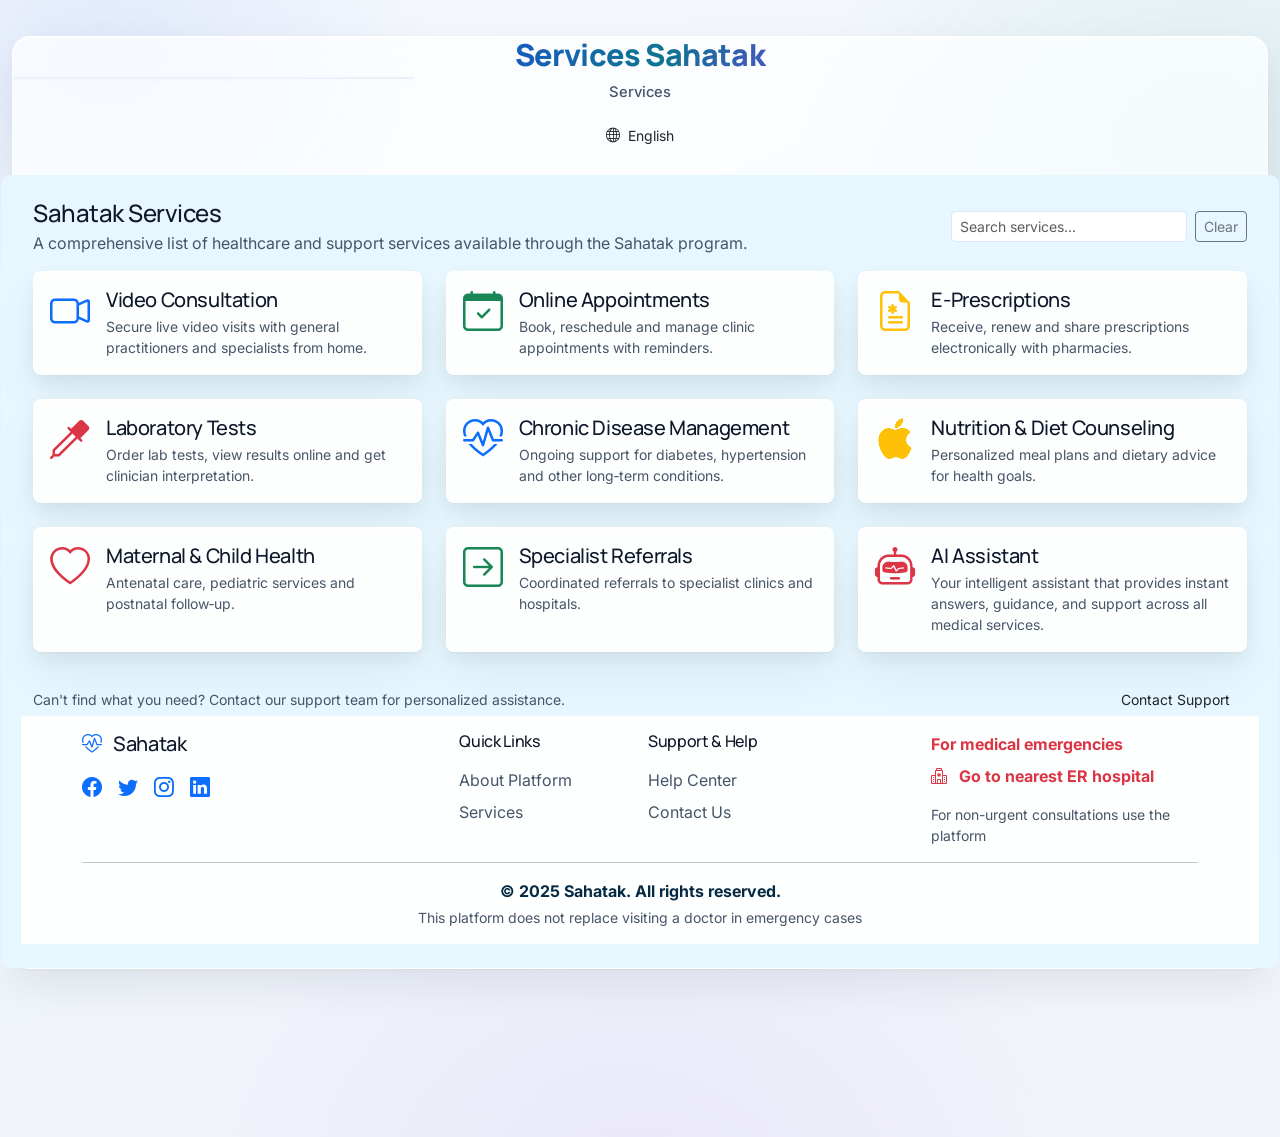
==== frontend/pages/common/services.html @ 606cbe29 "Complete Clinical Glass depth-parity pass across all 23 site pages" ====
<!DOCTYPE html>
<html lang="en" dir="ltr">
<head>
    <meta charset="UTF-8">
    <meta name="viewport" content="width=device-width, initial-scale=1.0">
    <title id="page-title-head">Support Page - Sahatak</title>
    
    <!-- Favicon -->
    <link rel="icon" type="image/svg+xml" href="data:image/svg+xml,<svg xmlns='http://www.w3.org/2000/svg' viewBox='0 0 16 16'><path fill='%230d47a1' d='m8 2.748-.717-.737C5.6.281 2.514.878 1.4 3.053c-.523.942-.661 2.27.067 3.71L8 15.5l6.533-8.737c.728-1.44.59-2.768.067-3.71C13.486.878 10.4.28 8.717 2.01L8 2.748z'/></svg>">
    
    <!-- Bootstrap 5 CSS CDN -->
    <link href="https://cdn.jsdelivr.net/npm/bootstrap@5.3.2/dist/css/bootstrap.min.css" rel="stylesheet" integrity="sha384-T3c6CoIi6uLrA9TneNEoa7RxnatzjcDSCmG1MXxSR1GAsXEV/Dwwykc2MPK8M2HN" crossorigin="anonymous">
    
    <!-- Bootstrap Icons CDN -->
    <link rel="stylesheet" href="https://cdn.jsdelivr.net/npm/bootstrap-icons@1.11.1/font/bootstrap-icons.css">
    
    <!-- Arabic Font - Noto Sans Arabic -->
    <link rel="preconnect" href="https://fonts.googleapis.com">
    <link rel="preconnect" href="https://fonts.gstatic.com" crossorigin>
    <link href="https://fonts.googleapis.com/css2?family=Noto+Sans+Arabic:wght@300;400;500;600;700&display=swap" rel="stylesheet">
    
    <!-- Main CSS -->
    <link rel="stylesheet" href="../../assets/css/main.css">
    <!-- Dashboard CSS -->
    <link rel="stylesheet" href="../../assets/css/components/dashboard.css">
    <!-- Appointments CSS -->
    <link rel="stylesheet" href="../../assets/css/components/appointments.css">
    <!-- Video Consultation Dashboard CSS -->
    <link rel="stylesheet" href="../../assets/css/components/video-consultation-dashboard.css">
    <!-- Clinical Glass typography: Manrope (headings) + Inter (body), local fallbacks -->
    <link href="https://fonts.googleapis.com/css2?family=Inter:wght@400;500;600;700;800&family=Manrope:wght@500;600;700;800&display=swap" rel="stylesheet">
    <!-- Clinical Glass visual layer (visual only, loaded last to override) -->
    <link rel="stylesheet" href="../../assets/css/components/clinical-glass.css">

</head>
    <body data-protect="patient">
        <div class="dashboard-container cg-page">
            <div class="container-fluid" style="padding-bottom: 120px;">
                <!-- Dashboard Header -->
                <div class="dashboard-header cg-header">
                    <div class="row align-items-center">
                        <!-- Profile Section - Left (Right in RTL) -->
                        <div class="col-lg-4">
                            <div class="profile-section">
                            </div>
                        </div>
                        
                        <!-- Page Title - Center -->
                            <div class="col-lg-4 text-center">
                            <h1 class="dashboard-title" id="page-title" data-i18n="services_page.title">Services Sahatak</h1>
                            <p class="dashboard-subtitle" id="page-subtitle" data-i18n="services_page.subtitle">Services</p>
                        </div>
                        <!-- Controls - Right (Left in RTL) -->
                                <button class="btn btn-outline-medical btn-sm" onclick="showLanguageSelector()">
                                    <i class="bi bi-globe me-1"></i>
                                    <span id="current-lang">English</span>
                                </button>
                        

                        
                    
                    <!-- Controls - Right (Left in RTL) -->
            <section id="services-section" class="services-section mt-4">
                <div class="row mb-3">
                    <div class="col-12 d-flex align-items-center justify-content-between">
                        <div>
                            <h2 class="h4 mb-1" data-i18n="services_page.header_title">Sahatak Services</h2>
                            <p class="text-muted mb-0" data-i18n="services_page.header_subtitle">A comprehensive list of healthcare and support services available through the Sahatak program.</p>
                        </div>
                        <div class="d-flex align-items-center">
                            <input type="search" id="service-search" class="form-control form-control-sm me-2" placeholder="Search services..." data-i18n-placeholder="services_page.search_placeholder" aria-label="Search services">
                            <button class="btn btn-outline-secondary btn-sm" onclick="document.getElementById('service-search').value='';">Clear</button>
                        </div>
                    </div>
                </div>
                <style>
                    /* light blue background for the services area, cards stay visually on top */
                    #services-section {
                        background-color: #e6f7ff; /* light blue */
                        padding: 1.5rem;
                        border-radius: 0.6rem;
                    }

                    /* ensure cards render above the background (so background never covers them) */
                    #services-section .card {
                        position: relative;
                        z-index: 1;
                        background-color: #fff; /* reinforce white card background */
                    }

                    /* give some extra spacing so the background doesn't touch viewport edges */
                    @media (min-width: 992px) {
                        #services-section { padding-left: 2rem; padding-right: 2rem; }
                    }
                    
                    /* About page*/
                                body {
                                    background-color: #e6f7ff; /* light blue page background */
                                }
                                
                                /* Keep main panels and cards white for readability */
                                .card,
                                .modal-content,
                                .profile-section,
                                .public-comment-card,
                                .list-group-item,
                                .dashboard-content,
                                .about-section,
                                .about-health {
                                    background-color: #ffffff !important; /* white panels/fields */
                                }

                                /* Form controls and textareas explicitly white for contrast */
                                .form-control,
                                .form-select,
                                textarea.form-control {
                                    background-color: #ffffff !important;
                                    border-color: #d9e9fb;
                                    color: #062a43;
                                }

                                /* Footer readable (white) */
                                footer {
                                    background-color: rgba(255,255,255,0.98);
                                    border-top: 1px solid rgba(13,71,161,0.06);
                                }

                                /* Subtle borders and rounded corners for panels */
                                .card,
                                .modal-content,
                                .profile-section {
                                    border: 1px solid rgba(13,71,161,0.08);
                                    border-radius: 8px;
                                    box-shadow: 0 1px 4px rgba(13,71,161,0.03);
                                }

                                /* Ensure readable text color on white/blue backgrounds */
                                body, .card, .profile-section, .dashboard-header {
                                    color: #062a43;
                                }

                                /* Links and small text adjustments for contrast */
                                .card a, .list-group-item a {
                                    color: #062a43;
                                    text-decoration: underline;
                                }
                                .text-muted {
                                    color: rgba(6,42,67,0.66) !important;
                                }
                                </style>
                <div class="row" id="services-grid">
                    <div class="col-sm-6 col-lg-4 mb-4" data-service="video-consultation">
                        <div class="card h-100 shadow-sm cg-glass cg-glass-strong">
                            <div class="card-body">
                                <div class="d-flex align-items-start">
                                    <div class="me-3 display-6 text-primary"><i class="bi bi-camera-video"></i></div>
                                    <div>
                                        <h5 class="card-title mb-1" data-i18n="services.video.title">Video Consultation</h5>
                                        <p class="card-text small text-muted" data-i18n="services.video.text">Secure live video visits with general practitioners and specialists from home.</p>
                                    </div>
                                </div>
                            </div>
                        </div>
                    </div>
                        <style>
                            /* make all cards in the support section have a light-blue background,
                                and ensure form fields inside those cards are white */
                            #support-section .card {
                            background-color: #e6f7ff;
                            border: 1px solid rgba(13,47,93,0.06);
                            box-shadow: 0 1px 2px rgba(13,47,93,0.04);
                            }

                            #support-section .card .card-body {
                            background: transparent;
                            }

                            /* form controls inside cards should be white for contrast */
                            #support-section .card .form-control,
                            #support-section .card .form-select,
                            #support-section .card textarea,
                            #support-section .card input[type="text"],
                            #support-section .card input[type="tel"],
                            #support-section .card input[type="file"] {
                            background-color: #ffffff;
                            border: 1px solid #dfe7ef;
                            box-shadow: none;
                            }

                            /* keep placeholder/text color readable */
                            #support-section .card .form-control::placeholder,
                            #support-section .card textarea::placeholder {
                            color: #6c757d;
                            }
                            </style>

                    <div class="col-sm-6 col-lg-4 mb-4" data-service="appointments">
                        <div class="card h-100 shadow-sm cg-glass cg-glass-strong">
                            <div class="card-body">
                                <div class="d-flex align-items-start">
                                    <div class="me-3 display-6 text-success"><i class="bi bi-calendar-check"></i></div>
                                    <div>
                                        <h5 class="card-title mb-1" data-i18n="services.appointments.title">Online Appointments</h5>
                                        <p class="card-text small text-muted" data-i18n="services.appointments.text">Book, reschedule and manage clinic appointments with reminders.</p>
                                    </div>
                                </div>
                            </div>
                        </div>
                    </div>

                    <div class="col-sm-6 col-lg-4 mb-4" data-service="prescriptions">
                        <div class="card h-100 shadow-sm cg-glass cg-glass-strong">
                            <div class="card-body">
                                <div class="d-flex align-items-start">
                                    <div class="me-3 display-6 text-warning"><i class="bi bi-file-earmark-medical"></i></div>
                                    <div>
                                        <h5 class="card-title mb-1" data-i18n="services.prescription.title">E-Prescriptions</h5>
                                        <p class="card-text small text-muted" data-i18n="services.prescription.text">Receive, renew and share prescriptions electronically with pharmacies.</p>
                                    </div>
                                </div>
                            </div>
                        </div>
                    </div>

                    <div class="col-sm-6 col-lg-4 mb-4" data-service="lab-tests">
                        <div class="card h-100 shadow-sm cg-glass cg-glass-strong">
                            <div class="card-body">
                                <div class="d-flex align-items-start">
                                    <div class="me-3 display-6 text-danger"><i class="bi bi-eyedropper"></i></div>
                                    <div>
                                        <h5 class="card-title mb-1" data-i18n="services.lab.title">Laboratory Tests</h5>
                                        <p class="card-text small text-muted" data-i18n="services.lab.text">Order lab tests, view results online and get clinician interpretation.</p>
                                    </div>
                                </div>
                            </div>
                        </div>
                    </div>
                    <div class="col-sm-6 col-lg-4 mb-4" data-service="chronic-care">
                        <div class="card h-100 shadow-sm cg-glass cg-glass-strong">
                            <div class="card-body">
                                <div class="d-flex align-items-start">
                                    <div class="me-3 display-6 text-primary"><i class="bi bi-heart-pulse"></i></div>
                                    <div>
                                        <h5 class="card-title mb-1" data-i18n="services.chronic.title">Chronic Disease Management</h5>
                                        <p class="card-text small text-muted" data-i18n="services.chronic.text">Ongoing support for diabetes, hypertension and other long‑term conditions.</p>
                                    </div>
                                </div>
                            </div>
                        </div>
                    </div>

                    <div class="col-sm-6 col-lg-4 mb-4" data-service="nutrition">
                        <div class="card h-100 shadow-sm cg-glass cg-glass-strong">
                            <div class="card-body">
                                <div class="d-flex align-items-start">
                                    <div class="me-3 display-6 text-warning"><i class="bi bi-apple"></i></div>
                                    <div>
                                        <h5 class="card-title mb-1" data-i18n="services.nutrition.title">Nutrition & Diet Counseling</h5>
                                        <p class="card-text small text-muted" data-i18n="services.nutrition.text">Personalized meal plans and dietary advice for health goals.</p>
                                    </div>
                                </div>
                            </div>
                        </div>
                    </div>

                    <div class="col-sm-6 col-lg-4 mb-4" data-service="maternal-child">
                        <div class="card h-100 shadow-sm cg-glass cg-glass-strong">
                            <div class="card-body">
                                <div class="d-flex align-items-start">
                                    <div class="me-3 display-6 text-danger"><i class="bi bi-heart"></i></div>
                                    <div>
                                        <h5 class="card-title mb-1" data-i18n="services.maternal_child_health.title">Maternal & Child Health</h5>
                                        <p class="card-text small text-muted" data-i18n="services.maternal_child_health.text">Antenatal care, pediatric services and postnatal follow‑up.</p>
                                    </div>
                                </div>
                            </div>
                        </div>
                    </div>

                    <div class="col-sm-6 col-lg-4 mb-4" data-service="referral">
                        <div class="card h-100 shadow-sm cg-glass cg-glass-strong">
                            <div class="card-body">
                                <div class="d-flex align-items-start">
                                    <div class="me-3 display-6 text-success"><i class="bi bi-arrow-right-square"></i></div>
                                    <div>
                                        <h5 class="card-title mb-1" data-i18n="services.specialist_referrals.title">Specialist Referrals</h5>
                                        <p class="card-text small text-muted" data-i18n="services.specialist_referrals.text">Coordinated referrals to specialist clinics and hospitals.</p>
                                    </div>
                                </div>
                            </div>
                        </div>
                    </div> 

                    <div class="col-sm-6 col-lg-4 mb-4" data-service="maternal-child">
                        <div class="card h-100 shadow-sm cg-glass cg-glass-strong">
                            <div class="card-body">
                                <div class="d-flex align-items-start">
                                    <div class="me-3 display-6 text-danger"><i class="bi bi-robot"></i></div>
                                    <div>
                                        <h5 class="card-title mb-1" data-i18n="services.ai.title">AI Assistant</h5>
                                        <p class="card-text small text-muted" data-i18n="services.ai.text">Your intelligent assistant that provides instant answers, guidance, and support across all medical services.</p>
                                    </div>
                                </div>
                            </div>
                        </div>
                    </div>

                    <div class="col-12 mt-2">
                        <div class="d-flex justify-content-between align-items-center">
                            <div class="text-muted small">Can't find what you need? Contact our support team for personalized assistance.</div>
                            <div>
                                <a href="https://hello-50.github.io/Sahatak/frontend/pages/common/support.html" class="btn btn-medical btn-sm me-2">Contact Support</a>
                            
                        </div>
                    </div>
                </div>


                <!-- Footer -->

        <footer class="footer mt-auto py-3">
        <div class="container">
            <div class="row g-3">
                <!-- Brand & Description -->
                <div class="col-lg-4 col-md-6">
                    <h5 class="mb-3">
                        <i class="bi bi-heart-pulse me-2 text-primary"></i>
                        <span id="footer-brand">Sahatak</span>
                    </h5>
                    <div class="d-flex gap-3 social-links">
                        <a href="https://facebook.com/sahatak" target="_blank" rel="noopener"><i class="bi bi-facebook fs-5"></i></a>
                        <a href="https://twitter.com/sahatak" target="_blank" rel="noopener"><i class="bi bi-twitter fs-5"></i></a>
                        <a href="https://instagram.com/sahatak" target="_blank" rel="noopener"><i class="bi bi-instagram fs-5"></i></a>
                        <a href="https://linkedin.com/company/sahatak" target="_blank" rel="noopener"><i class="bi bi-linkedin fs-5"></i></a>
                    </div>
                </div>

                <!-- Quick Links -->
                <div class="col-lg-2 col-md-6">
                    <h6 class="mb-3" id="footer-links-title">Quick Links</h6>
                    <ul class="list-unstyled">
                        <li class="mb-2">
                            <a href="../common/about.html" class="text-muted text-decoration-none" id="footer-about">About Platform</a>
                        </li>
                        <li class="mb-2">
                            <a href="../common/services.html" class="text-muted text-decoration-none" id="footer-services">Services</a>
                        </li>
                    </ul>
                </div>

                <!-- Support -->
                <div class="col-lg-3 col-md-6">
                    <h6 class="mb-3" id="footer-support-title">Support & Help</h6>
                    <ul class="list-unstyled">
                        <li class="mb-2">
                            <a href="../common/support.html" class="text-muted text-decoration-none" id="footer-help">Help Center</a>
                        </li>
                        <li class="mb-2">
                            <a href="mailto:Sahatak.sudan@gmail.com" class="text-muted text-decoration-none" id="footer-contact">Contact Us</a>
                        </li>
                    </ul>
                </div>

                <!-- Emergency Contact -->
                <div class="col-lg-3 col-md-6 emergency-section">
                    <p class="mb-2 text-danger fw-bold" id="footer-emergency-text">
                        For medical emergencies
                    </p>
                    <p class="mb-3 text-danger fw-bold fs-6" id="footer-emergency-action">
                        <i class="bi bi-hospital me-2"></i>
                        Go to nearest ER hospital
                    </p>
                    <p class="mb-0 text-muted small" id="footer-emergency-note">
                        For non-urgent consultations use the platform
                    </p>
                </div>
            </div>

            <!-- Bottom Bar -->
            <hr class="my-3">
            <div class="row">
                <div class="col-12 text-center">
                    <p class="mb-0 fw-bold" id="footer-copyright">
                        © 2025 Sahatak. All rights reserved.
                    </p>
                    <p class="mb-0 text-muted small mt-1" id="footer-medical-disclaimer">
                        This platform does not replace visiting a doctor in emergency cases
                    </p>
                </div>
            </div>
        </div>
    </footer>

                                        <!-- Core scripts: load LanguageManager then page translations -->
                        <script src="../../assets/js/main.js"></script>
                        <!-- Dashboard Translations -->
                        <script src="../../assets/js/components/dashboard-translations.js"></script>
                        <script>
                        (function(){
                            async function loadAndApplyServiceTranslations(){
                                try{
                                    // Ensure translations are loaded
                                    if (!LanguageManager || !LanguageManager.translations || !LanguageManager.translations.en){
                                        await LanguageManager.loadTranslations();
                                    }
                                }catch(e){
                                    console.error('Error loading translations for services page', e);
                                }

                                const lang = LanguageManager.getLanguage() || 'en';
                                const translations = LanguageManager.translations[lang] || LanguageManager.translations['en'];
                                if (!translations) return;

                                function getByKey(obj, keyPath){
                                    if (!obj || !keyPath) return null;
                                    const parts = keyPath.split('.');
                                    let v = obj;
                                    for (const p of parts){
                                        if (v === undefined || v === null) return null;
                                        v = v[p];
                                    }
                                    return v;
                                }

                                // Apply text nodes
                                document.querySelectorAll('[data-i18n]').forEach(el => {
                                    const key = el.getAttribute('data-i18n');
                                    let val = getByKey(translations, key);
                                    // Fallbacks: try services_page keys if not found under services
                                    if (!val && key && key.indexOf('services.') === 0){
                                        // Try under top-level 'services' (already same) - nothing to do
                                    }
                                    if (!val && key && key.indexOf('services_page.') === 0){
                                        val = getByKey(translations, key);
                                    }
                                    if (!val && key && key.indexOf('services_page.') === 0){
                                        // try en fallback
                                        val = getByKey(LanguageManager.translations['en'], key);
                                    }
                                    if (val) el.textContent = val;
                                });

                                // Apply placeholders
                                document.querySelectorAll('[data-i18n-placeholder]').forEach(el => {
                                    const key = el.getAttribute('data-i18n-placeholder');
                                    let val = getByKey(translations, key);
                                    if (!val) val = getByKey(LanguageManager.translations['en'], key);
                                    if (val) el.setAttribute('placeholder', val);
                                });

                                // Update language toggle label if present
                                const langBtn = document.getElementById('current-lang');
                                if (langBtn) langBtn.textContent = (lang === 'ar') ? 'العربية' : (lang === 'ku' ? 'كوردی' : 'English');
                            }

                            document.addEventListener('DOMContentLoaded', function(){
                                loadAndApplyServiceTranslations().catch(err => console.error('Services translations failed', err));
                            });
                            // React to programmatic language changes
                            window.addEventListener('languageChanged', function(e){
                                try{
                                    loadAndApplyServiceTranslations().catch(err => console.error('Services translations failed on languageChanged', err));
                                }catch(err){
                                    console.error('languageChanged handler error', err);
                                }
                            });
                        })();
                        </script>
                                    <script>       
                                   
                                          // Translation helper functions for activities
                        function getActivityMessage(activityType, patientName) {
                            const currentLang = LanguageManager?.getLanguage() || 'en';
                            const t = LanguageManager?.translations?.[currentLang];
                            
                            if (t?.dashboard?.doctor?.activities?.[activityType]) {
                                return t.dashboard.doctor.activities[activityType].replace('{patient_name}', patientName);
                            }
                            
                            // Fallback to English
                            const fallbacks = {
                                'appointment_scheduled': `New appointment scheduled with ${patientName}`,
                                'appointment_completed': `Consultation completed with ${patientName}`,
                                'appointment_cancelled': `Appointment cancelled with ${patientName}`,
                                'video_session_ended': `Video call ended with ${patientName}`
                            };
                            return fallbacks[activityType] || `Activity with ${patientName}`;
                        }
                        
                        function getTimeMessage(timeType, count = null) {
                            const currentLang = LanguageManager?.getLanguage() || 'en';
                            const t = LanguageManager?.translations?.[currentLang];
                            
                            if (t?.dashboard?.doctor?.activities?.time?.[timeType]) {
                                let message = t.dashboard.doctor.activities.time[timeType];
                                if (count !== null) {
                                    message = message.replace('{count}', count);
                                }
                                return message;
                            }
                            
                            // Fallback to English
                            const fallbacks = {
                                'just_now': 'Just now',
                                'minutes_ago': `${count} minutes ago`,
                                'hours_ago': `${count} hours ago`,
                                'days_ago': `${count} days ago`
                            };
                            return fallbacks[timeType] || '';
                        }

                    (function() {
                        const input = document.getElementById('service-search');
                        const grid = document.getElementById('services-grid');
                        if (!input || !grid) return;
                        input.addEventListener('input', function() {
                            const q = this.value.trim().toLowerCase();
                            Array.from(grid.querySelectorAll('[role="listitem"]')).forEach(card => {
                                const title = (card.querySelector('.card-title')?.textContent || '').toLowerCase();
                                const desc = (card.querySelector('.card-text')?.textContent || '').toLowerCase();
                                card.style.display = (q === '' || title.includes(q) || desc.includes(q)) ? '' : 'none';
                            });
                        });
                    })();
                </script>
            </section>
---- frontend/assets/css/components/clinical-glass.css ----
/* ==========================================================================
   Clinical Glass — SHARED design-system layer (site-wide).
   frontend/assets/css/components/clinical-glass.css

   SCOPE & SAFETY CONTRACT
   -----------------------
   Purely additive. This file defines ONLY:
     1. New CSS custom properties, scoped on .cg-* classes (never on :root,
        never redefining main.css/dashboard.css variables).
     2. New generic utility classes, ALL prefixed with "cg-" (Clinical Glass).
   It never targets an existing id, class, tag, or attribute from main.css /
   dashboard.css / any component CSS. Pages that do NOT link this file and do
   NOT add cg- classes render exactly as before. Opt-in per page:
     <link rel="stylesheet" href=".../components/clinical-glass.css">   (last)
   plus cg- classes on the page's existing markup.

   PALETTE (all WCAG-verified against the true rendered glass background)
   ---------------------------------------------------------------------
   --cg-text        #1e293b   14.8:1 on white · ≥ 11:1  on any glass  (body)
   --cg-text-strong #0f172a   17.9:1 on white · ≥ 13:1  on any glass  (heads)
   --cg-text-soft   #475569    7.5:1 on white · ≥ 6.2:1 worst-case glass (muted)
   --cg-blue        #1d4ed8   6.3:1 with white text — icons/links, AA all sizes
   --cg-teal        #0e7490   5.8:1 with white text — AA all sizes
   --cg-violet      #7c3aed   5.7:1 on white — large/bold text only
   --cg-coral       #c2410c   6.0:1 with white text — AA all sizes
   --cg-emerald     #047857   6.4:1 with white text — AA all sizes
   Worst-case card surface ≈ #f5f6fa (L ≈ 0.82 canvas + 86% white glass);
   every ink below was chosen to clear AA (4.5:1 normal / 3:1 large) there.

   FONTS: link Manrope + Inter in the page <head>:
     <link href="https://fonts.googleapis.com/css2?family=Inter:wght@400;500;
     600;700;800&family=Manrope:wght@500;600;700;800&display=swap"
     rel="stylesheet">
   Local fallback stacks make the system degrade gracefully offline.
   ========================================================================== */
/* --------------------------------------------------------------------------
   1. Page canvas — opt in by adding .cg-page to the page's main container
      (e.g. the element that already carries .dashboard-container).
      Cool mesh gradient: blue / teal / faint violet, kept very light.
   -------------------------------------------------------------------------- */
.cg-page {
    --cg-radius: 18px;
    --cg-radius-sm: 12px;
    --cg-shadow:
        0 1px 2px rgba(15, 23, 42, 0.04),
        0 8px 20px rgba(15, 23, 42, 0.06),
        0 24px 48px rgba(15, 23, 42, 0.05);
    --cg-shadow-hover:
        0 2px 4px rgba(13, 148, 136, 0.08),
        0 12px 28px rgba(37, 99, 235, 0.12),
        0 28px 56px rgba(15, 23, 42, 0.10);
    --cg-glass: rgba(255, 255, 255, 0.86);
    --cg-glass-strong: rgba(255, 255, 255, 0.93);
    --cg-glass-border: rgba(255, 255, 255, 0.65);
    --cg-text: #1e293b;
    --cg-text-strong: #0f172a;
    --cg-text-soft: #475569;
    --cg-blue: #1d4ed8;
    --cg-teal: #0e7490;
    --cg-violet: #7c3aed;
    --cg-coral: #c2410c;
    --cg-emerald: #047857;
    --cg-focus: rgba(37, 99, 235, 0.40);
    --cg-shadow-header:
        0 1px 2px rgba(15, 23, 42, 0.05),
        0 16px 40px rgba(15, 23, 42, 0.08),
        inset 0 1px 0 rgba(255, 255, 255, 0.85);

    position: relative;
    background: linear-gradient(165deg, #f6f9fd 0%, #eef4fb 45%, #f2f4fa 100%);
    padding-top: 2.25rem;
    padding-bottom: 3rem;
    font-family: "Inter", "Noto Sans Arabic", system-ui, -apple-system,
                 "Segoe UI", Roboto, "Helvetica Neue", Arial, sans-serif;
    -webkit-font-smoothing: antialiased;
    text-rendering: optimizeLegibility;
    color: var(--cg-text);
}

/* Mesh blobs: three soft glows behind the content layer (pointer-safe) */
/* Mesh blobs: three soft glows behind the content layer (pointer-safe).
   CANONICAL mesh — identical to doctor-dashboard-glass.css / ehr-glass.css:
   same colors, same positions, same sizes. Do not vary per page. */
.cg-page::before {
    content: "";
    position: absolute;
    inset: 0;
    pointer-events: none;
    background:
        radial-gradient(560px 420px at 8% 4%,    rgba(37, 99, 235, 0.10) 0%, transparent 60%),
        radial-gradient(640px 480px at 94% 12%,  rgba(13, 148, 136, 0.09) 0%, transparent 62%),
        radial-gradient(720px 560px at 50% 105%, rgba(124, 58, 237, 0.07) 0%, transparent 65%);
    z-index: 0;
}

.cg-page > * {
    position: relative;
    z-index: 1;
}

/* Headings + data figures get the geometric face for typographic contrast */
.cg-page h1, .cg-page h2, .cg-page h3,
.cg-page h4, .cg-page h5, .cg-page h6 {
    font-family: "Manrope", "Inter", system-ui, -apple-system,
                 "Segoe UI", Roboto, sans-serif;
    letter-spacing: -0.02em;
    color: var(--cg-text-strong);
}

/* Muted text lifted to stay ≥ 6.2:1 on tinted glass */
.cg-page .cg-text-soft {
    color: var(--cg-text-soft);
}

/* Gradient "stat" display text — large bold numerals only (≥ 3:1 rule met:
   every stop is ≥ 4.5:1 on the worst-case glass, gradient averages ~7:1) */
.cg-stat-text {
    font-family: "Manrope", "Inter", sans-serif;
    font-weight: 800;
    letter-spacing: -0.02em;
    background: linear-gradient(120deg, #0f172a 0%, #1d4ed8 55%, #0e7490 100%);
    -webkit-background-clip: text;
    background-clip: text;
    -webkit-text-fill-color: transparent;
    color: transparent;
}

/* --------------------------------------------------------------------------
   2. Glass card — generic surface, any container
   -------------------------------------------------------------------------- */
.cg-glass {
    background: var(--cg-glass);
    -webkit-backdrop-filter: blur(14px) saturate(160%);
    backdrop-filter: blur(14px) saturate(160%);
    border: 1px solid var(--cg-glass-border);
    border-radius: var(--cg-radius);
    box-shadow: var(--cg-shadow), inset 0 1px 0 rgba(255, 255, 255, 0.8);
    transition: transform 0.25s ease, box-shadow 0.25s ease, border-color 0.25s ease;
}

.cg-glass:hover {
    border-color: rgba(13, 148, 136, 0.28);
    box-shadow: var(--cg-shadow-hover), inset 0 1px 0 rgba(255, 255, 255, 0.9);
}

/* Text-dense variant (tables, forms, long copy): higher-opacity surface */
.cg-glass-strong {
    background: var(--cg-glass-strong);
}

/* Interactive variant: lifts on hover like the doctor quick-action cards */
.cg-glass-lift {
    position: relative; /* anchor for the accent baseline strip */
}

.cg-glass-lift:hover,
.cg-glass-lift:focus-visible {
    transform: translateY(-5px);
    border-color: rgba(37, 99, 235, 0.38);
    box-shadow: 0 2px 4px rgba(37, 99, 235, 0.10),
                0 14px 32px rgba(37, 99, 235, 0.16),
                0 30px 60px rgba(15, 23, 42, 0.08);
}

/* Per-tint hover glows — the card glows in ITS OWN accent color on hover,
   exactly like #communication-card / #records-card / #availability-card
   on the doctor dashboard. Same 3-layer structure, same -5px lift. */
.cg-tint-teal.cg-glass-lift:hover,
.cg-tint-teal.cg-glass-lift:focus-visible {
    border-color: rgba(13, 148, 136, 0.45);
    box-shadow: 0 2px 4px rgba(13, 148, 136, 0.10),
                0 14px 32px rgba(13, 148, 136, 0.16),
                0 30px 60px rgba(15, 23, 42, 0.08);
}
.cg-tint-violet.cg-glass-lift:hover,
.cg-tint-violet.cg-glass-lift:focus-visible {
    border-color: rgba(124, 58, 237, 0.42);
    box-shadow: 0 2px 4px rgba(124, 58, 237, 0.10),
                0 14px 32px rgba(124, 58, 237, 0.15),
                0 30px 60px rgba(15, 23, 42, 0.08);
}
.cg-tint-emerald.cg-glass-lift:hover,
.cg-tint-emerald.cg-glass-lift:focus-visible {
    border-color: rgba(5, 150, 105, 0.45);
    box-shadow: 0 2px 4px rgba(5, 150, 105, 0.10),
                0 14px 32px rgba(5, 150, 105, 0.15),
                0 30px 60px rgba(15, 23, 42, 0.08);
}
.cg-tint-coral.cg-glass-lift:hover,
.cg-tint-coral.cg-glass-lift:focus-visible {
    border-color: rgba(194, 65, 12, 0.42);
    box-shadow: 0 2px 4px rgba(194, 65, 12, 0.10),
                0 14px 32px rgba(194, 65, 12, 0.15),
                0 30px 60px rgba(15, 23, 42, 0.08);
}

/* Accent baseline strip per module — the doctor cards' 44×4px gradient
   strip at the card's bottom edge, revealed on hover. Pure decoration. */
.cg-glass-lift::after {
    content: '';
    position: absolute;
    left: 1.5rem;
    bottom: 0;
    width: 44px;
    height: 4px;
    border-radius: 4px 4px 0 0;
    background: linear-gradient(90deg, #2563eb, #7c3aed);
    opacity: 0;
    transition: opacity 0.25s ease;
}
.cg-glass-lift:hover::after,
.cg-glass-lift:focus-visible::after { opacity: 1; }
.cg-tint-teal.cg-glass-lift::after    { background: linear-gradient(90deg, #14b8a6, #0e7490); }
.cg-tint-violet.cg-glass-lift::after  { background: linear-gradient(90deg, #8b5cf6, #6d28d9); }
.cg-tint-emerald.cg-glass-lift::after { background: linear-gradient(90deg, #10b981, #047857); }
.cg-tint-coral.cg-glass-lift::after   { background: linear-gradient(90deg, #f97316, #c2410c); }

.cg-glass-lift:focus-visible {
    outline: 3px solid var(--cg-focus);
    outline-offset: 3px;
}

/* Category tints (combine with .cg-glass): teal / violet / emerald / coral */
.cg-tint-teal {
    background: linear-gradient(150deg, rgba(240, 253, 250, 0.93) 0%, rgba(255, 255, 255, 0.84) 55%);
    border-color: rgba(13, 148, 136, 0.22);
}
.cg-tint-violet {
    background: linear-gradient(150deg, rgba(245, 243, 255, 0.93) 0%, rgba(255, 255, 255, 0.84) 55%);
    border-color: rgba(124, 58, 237, 0.20);
}
.cg-tint-emerald {
    background: linear-gradient(150deg, rgba(236, 253, 245, 0.93) 0%, rgba(255, 255, 255, 0.84) 55%);
    border-color: rgba(5, 150, 105, 0.22);
}
.cg-tint-coral {
    background: linear-gradient(150deg, rgba(255, 247, 237, 0.93) 0%, rgba(255, 255, 255, 0.84) 55%);
    border-color: rgba(194, 65, 12, 0.20);
}
.cg-tint-teal:hover    { border-color: rgba(13, 148, 136, 0.45); }
.cg-tint-violet:hover  { border-color: rgba(124, 58, 237, 0.42); }
.cg-tint-emerald:hover { border-color: rgba(5, 150, 105, 0.45); }
.cg-tint-coral:hover   { border-color: rgba(194, 65, 12, 0.42); }

/* --------------------------------------------------------------------------
   3. Frosted header bar — page/section headers over the mesh
   -------------------------------------------------------------------------- */
.cg-header {
    /* Exact frosted recipe shared with doctor-dashboard-glass.css / ehr-glass.css */
    background: rgba(255, 255, 255, 0.72);
    -webkit-backdrop-filter: blur(16px) saturate(170%);
    backdrop-filter: blur(16px) saturate(170%);
    border: 1px solid rgba(255, 255, 255, 0.7);
    border-radius: var(--cg-radius);
    box-shadow: var(--cg-shadow-header);
}

.cg-header .cg-text-soft,
.cg-header .text-muted {
    color: var(--cg-text-soft) !important;
}

/* Canonical gradient page title — identical on EVERY page (doctor dashboard,
   EHR, patient, admin): Manrope 800, blue→teal→violet gradient text */
.cg-header .dashboard-title {
    font-size: 1.9rem;
    font-weight: 800;
    letter-spacing: -0.02em;
    background: linear-gradient(120deg, #1d4ed8 0%, #0e7490 55%, #7c3aed 110%);
    -webkit-background-clip: text;
    background-clip: text;
    -webkit-text-fill-color: transparent;
}

/* Canonical header children — the doctor pages' frosted-chip recipe,
   now inherited by every page that uses .cg-header (no per-page
   redefinition needed). Title gradient stops: #1d4ed8 7.7:1,
   #0e7490 5.8:1, #7c3aed 5.0:1 worst-case — all ≥ AA (large text). */
.cg-header .dashboard-subtitle {
    color: var(--cg-text-soft);
    font-weight: 500;
    font-size: 0.92rem;
}

.cg-header .btn-action {
    border: 1px solid rgba(255, 255, 255, 0.7);
    border-radius: 12px;
    color: #334155;
    background: rgba(255, 255, 255, 0.72);
    font-weight: 600;
    transition: color 0.25s ease, border-color 0.25s ease,
                background-color 0.25s ease, box-shadow 0.25s ease,
                transform 0.25s ease;
}

.cg-header .btn-action:hover,
.cg-header .btn-action:focus-visible {
    color: #1d4ed8;
    border-color: rgba(37, 99, 235, 0.35);
    background: #ffffff;
    box-shadow: 0 6px 16px rgba(37, 99, 235, 0.15);
    transform: translateY(-1px);
}

/* Logout slot keeps the canonical red treatment */
.cg-header .btn-action.btn-logout:hover,
.cg-header .btn-action.btn-logout:focus-visible {
    color: #b91c1c;
    border-color: rgba(220, 38, 38, 0.35);
    background: #fff5f5;
    box-shadow: 0 6px 16px rgba(220, 38, 38, 0.12);
}

/* Avatar chip — canonical blue→teal gradient with dual shadow */
.cg-header .user-avatar {
    background: linear-gradient(135deg, #2563eb, #0e7490);
    border: 3px solid rgba(255, 255, 255, 0.9);
    box-shadow: 0 2px 8px rgba(37, 99, 235, 0.30), 0 12px 28px rgba(15, 23, 42, 0.14);
    color: #ffffff;
}

/* --------------------------------------------------------------------------
   4. Icon badge — circular tinted disc behind an icon (Bootstrap Icons)
      Use: <span class="cg-icon-badge cg-icon-teal"><i class="bi bi-chat"></i></span>
   -------------------------------------------------------------------------- */
/* --------------------------------------------------------------------------
   4. Icon badge — doctor-grade saturated gradient chip with white glyph.
      Upgraded to full parity with doctor-dashboard-glass.css
      .quick-action-icon: gradient surface, white icon, colored drop shadow.
      White-glyph contrast on the chip (WCAG 1.4.11 graphics, ≥ 3:1):
      blue 5.2:1 · teal 3.7:1 (#0d9488 light stop) · violet 4.1:1 ·
      coral 4.0:1 (#ea580c light stop) · emerald 3.7:1 (#059669 light stop).
      -------------------------------------------------------------------------- */
.cg-icon-badge {
    display: inline-flex;
    align-items: center;
    justify-content: center;
    width: 58px;
    height: 58px;
    flex: 0 0 58px;
    border-radius: 16px;
    font-size: 1.5rem;
    line-height: 1;
    color: #ffffff;
    transition: transform 0.25s ease, box-shadow 0.25s ease;
}

.cg-icon-blue    { background: linear-gradient(135deg, #2563eb 0%, #1d4ed8 100%); box-shadow: 0 6px 16px rgba(37, 99, 235, 0.35); }
.cg-icon-teal    { background: linear-gradient(135deg, #0d9488 0%, #0e7490 100%); box-shadow: 0 6px 16px rgba(13, 148, 136, 0.35); }
.cg-icon-violet  { background: linear-gradient(135deg, #8b5cf6 0%, #6d28d9 100%); box-shadow: 0 6px 16px rgba(124, 58, 237, 0.35); }
.cg-icon-coral   { background: linear-gradient(135deg, #ea580c 0%, #c2410c 100%); box-shadow: 0 6px 16px rgba(194, 65, 12, 0.35); }
.cg-icon-emerald { background: linear-gradient(135deg, #059669 0%, #047857 100%); box-shadow: 0 6px 16px rgba(5, 150, 105, 0.35); }

/* Icon animation on interactive cards — mirrors the doctor quick-action
   cards (scale + slight rotate + deeper accent glow on hover). */
.cg-glass-lift:hover .cg-icon-badge,
.cg-glass-lift:focus-visible .cg-icon-badge {
    transform: scale(1.1) rotate(5deg);
}

.cg-glass-lift:hover .cg-icon-blue,
.cg-glass-lift:focus-visible .cg-icon-blue {
    box-shadow: 0 8px 28px rgba(37, 99, 235, 0.40), 0 4px 12px rgba(37, 99, 235, 0.30);
}
.cg-glass-lift:hover .cg-icon-teal,
.cg-glass-lift:focus-visible .cg-icon-teal {
    box-shadow: 0 8px 28px rgba(13, 148, 136, 0.40), 0 4px 12px rgba(13, 148, 136, 0.30);
}
.cg-glass-lift:hover .cg-icon-violet,
.cg-glass-lift:focus-visible .cg-icon-violet {
    box-shadow: 0 8px 28px rgba(124, 58, 237, 0.40), 0 4px 12px rgba(124, 58, 237, 0.30);
}
.cg-glass-lift:hover .cg-icon-coral,
.cg-glass-lift:focus-visible .cg-icon-coral {
    box-shadow: 0 8px 28px rgba(194, 65, 12, 0.40), 0 4px 12px rgba(194, 65, 12, 0.30);
}
.cg-glass-lift:hover .cg-icon-emerald,
.cg-glass-lift:focus-visible .cg-icon-emerald {
    box-shadow: 0 8px 28px rgba(5, 150, 105, 0.40), 0 4px 12px rgba(5, 150, 105, 0.30);
}

.cg-icon-sm { width: 40px; height: 40px; flex-basis: 40px; font-size: 1.1rem; border-radius: 11px; }
.cg-icon-lg { width: 64px; height: 64px; flex-basis: 64px; font-size: 1.7rem; border-radius: 17px; }

/* --------------------------------------------------------------------------
   5. Glass tabs — segmented control; pairs with Bootstrap nav-tabs markup
      (add .cg-tabs to the existing .nav-tabs; JS hook classes untouched)
   -------------------------------------------------------------------------- */
.cg-tabs {
    gap: 0.4rem;
    border-bottom: 1px solid rgba(148, 163, 184, 0.25);
}

.cg-tabs .nav-link {
    border: 1px solid transparent;
    border-radius: 10px 10px 0 0;
    color: var(--cg-text-soft);
    font-family: "Manrope", "Inter", sans-serif;
    font-weight: 600;
    background: transparent;
}

.cg-tabs .nav-link:hover {
    color: var(--cg-blue);
    background: rgba(219, 234, 254, 0.55);
}

.cg-tabs .nav-link.active {
    color: #1d4ed8;
    background: rgba(255, 255, 255, 0.92);
    border: 1px solid rgba(148, 163, 184, 0.30);
    border-bottom-color: transparent;
}

/* --------------------------------------------------------------------------
   6. Pill badges — status chips (self-contained; no Bootstrap bg-* needed)
   -------------------------------------------------------------------------- */
.cg-pill {
    display: inline-flex;
    align-items: center;
    gap: 0.35rem;
    padding: 0.3rem 0.8rem;
    border-radius: 999px;
    font-size: 0.8rem;
    font-weight: 600;
    line-height: 1.2;
}

.cg-pill-blue    { background: #dbeafe; color: #1e40af; }  /* 7.5:1 */
.cg-pill-teal    { background: #cffafe; color: #155e75; }  /* 6.5:1 */
.cg-pill-violet  { background: #ede9fe; color: #5b21b6; }  /* 8.0:1 */
.cg-pill-coral   { background: #ffedd5; color: #9a3412; }  /* 6.2:1 */
.cg-pill-emerald { background: #d1fae5; color: #065f46; }  /* 7.9:1 */
.cg-pill-slate   { background: #e2e8f0; color: #334155; }  /* 8.4:1 */

/* --------------------------------------------------------------------------
   7. Small generic helpers
   -------------------------------------------------------------------------- */
.cg-divider {                       /* hairline inside glass cards */
    border: 0;
    border-top: 1px solid rgba(148, 163, 184, 0.28);
    margin: 1rem 0;
    opacity: 1;
}

/* Accessible focus ring for any interactive element opted in */
.cg-focusable:focus-visible {
    outline: 3px solid var(--cg-focus);
    outline-offset: 2px;
}

/* --------------------------------------------------------------------------
   8. Hardened glass guarantees — the doctor-page treatment is not optional.
      Several pages carry legacy card CSS (inline <style> blocks, Bootstrap's
      .shadow-sm !important, component "print/compact" box-shadow:none rules)
      that was winning the cascade against .cg-glass and silently downgrading
      cards to the old pre-glass look. clinical-glass.css is linked LAST on
      every page, so equal-importance + equal-or-higher specificity resolves
      in our favor. The doubled class keeps specificity above single-class
      page rules without ever targeting a non-cg class (safety contract).
      Background/backdrop/border/shadow only — text, spacing, layout untouched.
   -------------------------------------------------------------------------- */
.cg-page .cg-glass.cg-glass {
    background: var(--cg-glass) !important;
    -webkit-backdrop-filter: blur(14px) saturate(160%) !important;
    backdrop-filter: blur(14px) saturate(160%) !important;
    border: 1px solid var(--cg-glass-border) !important;
    box-shadow: var(--cg-shadow), inset 0 1px 0 rgba(255, 255, 255, 0.8) !important;
}

/* Text-dense variant keeps its higher-opacity surface (declared after the
   base rule, same importance → wins the background tie). */
.cg-page .cg-glass-strong.cg-glass-strong {
    background: var(--cg-glass-strong) !important;
}

/* Category tints re-asserted so the hardening above cannot flatten them. */
.cg-page .cg-tint-teal.cg-tint-teal {
    background: linear-gradient(150deg, rgba(240, 253, 250, 0.93) 0%, rgba(255, 255, 255, 0.84) 55%) !important;
}
.cg-page .cg-tint-violet.cg-tint-violet {
    background: linear-gradient(150deg, rgba(245, 243, 255, 0.93) 0%, rgba(255, 255, 255, 0.84) 55%) !important;
}
.cg-page .cg-tint-emerald.cg-tint-emerald {
    background: linear-gradient(150deg, rgba(236, 253, 245, 0.93) 0%, rgba(255, 255, 255, 0.84) 55%) !important;
}
.cg-page .cg-tint-coral.cg-tint-coral {
    background: linear-gradient(150deg, rgba(255, 247, 237, 0.93) 0%, rgba(255, 255, 255, 0.84) 55%) !important;
}

/* Reduced-motion respect */
@media (prefers-reduced-motion: reduce) {
    .cg-glass, .cg-glass-lift:hover, .cg-glass-lift:focus-visible,
    .cg-icon-badge {
        transition: none;
        transform: none;
    }

    .cg-glass-lift:hover .cg-icon-badge,
    .cg-glass-lift:focus-visible .cg-icon-badge {
        transform: none;
    }
}
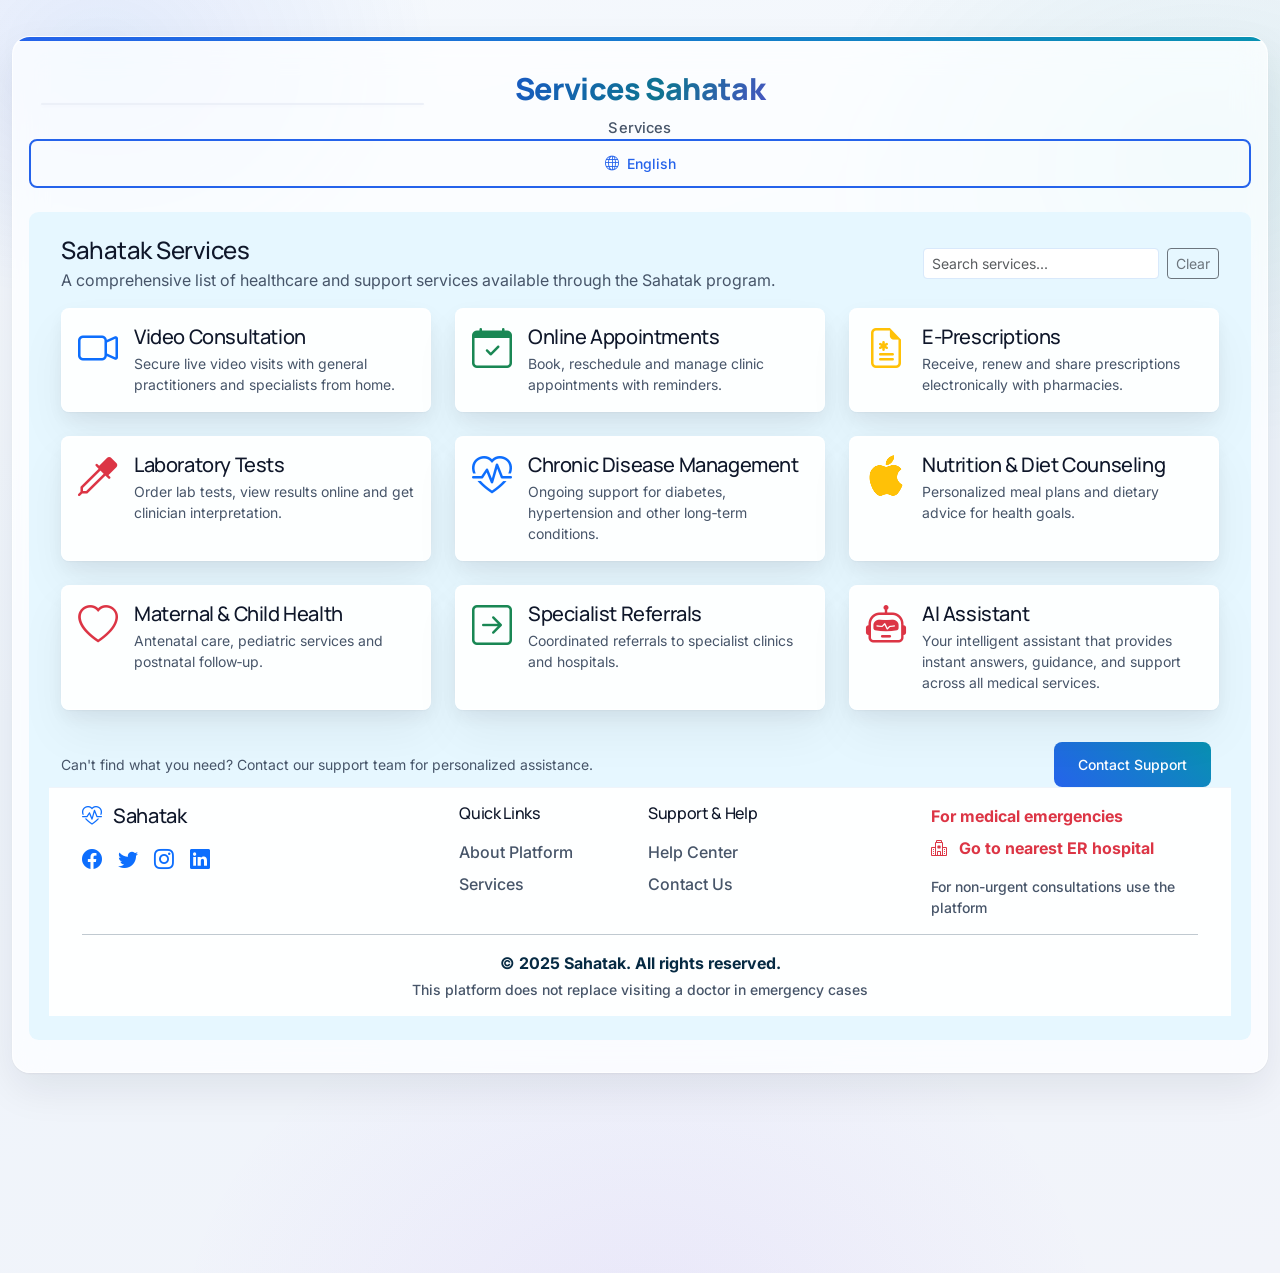
==== commit 8924f1cc: "Transfer Repository ownership" ====
--- a/frontend/pages/common/services.html
+++ b/frontend/pages/common/services.html
@@ -309,7 +309,7 @@
                         <div class="d-flex justify-content-between align-items-center">
                             <div class="text-muted small">Can't find what you need? Contact our support team for personalized assistance.</div>
                             <div>
-                                <a href="https://hello-50.github.io/Sahatak/frontend/pages/common/support.html" class="btn btn-medical btn-sm me-2">Contact Support</a>
+                                <a href="https://sahataksudan-collab.github.io/Sahatak/frontend/pages/common/support.html" class="btn btn-medical btn-sm me-2">Contact Support</a>
                             
                         </div>
                     </div>
--- a/frontend/assets/css/components/dashboard.css
+++ b/frontend/assets/css/components/dashboard.css
@@ -0,0 +1,1746 @@
+/* Sahatak Dashboards CSS - Arabic/English Support */
+
+/* Root Variables - Matching main.css medical theme */
+:root {
+    --primary-color: #0d6efd;
+    --secondary-color: #6c757d;
+    --success-color: #198754;
+    --info-color: #0dcaf0;
+    --warning-color: #ffc107;
+    --danger-color: #dc3545;
+    --light-color: #f8f9fa;
+    --dark-color: #212529;
+    
+    /* Medical Theme Colors */
+    --medical-blue: #2563eb;
+    --medical-green: #059669;
+    --medical-teal: #0891b2;
+    --soft-gray: #f1f5f9;
+    --card-shadow: 0 4px 6px rgba(0, 0, 0, 0.07);
+    --hover-shadow: 0 8px 25px rgba(0, 0, 0, 0.15);
+}
+
+/* Dashboard Layout - Enhanced Elegant Design */
+.dashboard-container {
+    background: linear-gradient(135deg, #1e40af 0%, var(--medical-blue) 50%, var(--medical-teal) 100%);
+    min-height: 100vh;
+    padding-top: 2rem;
+    padding-bottom: 2rem;
+    position: relative;
+    overflow-x: hidden;
+}
+
+.dashboard-container::before {
+    content: '';
+    position: absolute;
+    top: 0;
+    left: 0;
+    right: 0;
+    bottom: 0;
+    background: 
+        radial-gradient(circle at 20% 50%, rgba(59, 130, 246, 0.15) 0%, transparent 50%),
+        radial-gradient(circle at 80% 80%, rgba(8, 145, 178, 0.15) 0%, transparent 50%);
+    pointer-events: none;
+    z-index: 0;
+}
+
+.dashboard-container > .container-fluid {
+    position: relative;
+    z-index: 1;
+}
+
+/* Settings Groups - Global contrast fix for all screen sizes */
+.settings-group {
+    background: var(--soft-gray);
+    padding: 1.5rem;
+    border-radius: 12px;
+    margin-bottom: 1.5rem;
+}
+
+/* Ensure good contrast for text in settings groups - All screen sizes */
+.settings-group .settings-group-title,
+.settings-group .settings-group-title span,
+.settings-group .form-label,
+.settings-group .form-check-label,
+.settings-group label,
+.settings-group h6 {
+    color: var(--medical-blue) !important;
+    font-weight: 600 !important;
+}
+
+/* Settings group title icons - All screen sizes */
+.settings-group-title i {
+    color: var(--medical-blue) !important;
+}
+
+/* Settings group titles styling */
+.settings-group-title {
+    font-size: 1.1rem;
+    margin-bottom: 1.25rem;
+    display: flex;
+    align-items: center;
+}
+
+/* Fix contrast for small text and muted text on light backgrounds */
+.settings-group .text-muted,
+.settings-group .text-muted.small,
+.settings-group small.text-muted,
+.dashboard-card .text-muted.small {
+    color: #4b5563 !important; /* Darker gray for better contrast */
+    font-weight: 500 !important;
+}
+
+/* Help text under form fields */
+.settings-group small,
+.form-text,
+.invalid-feedback {
+    color: #4b5563 !important;
+    font-weight: 500 !important;
+}
+
+/* General text within settings groups */
+.settings-group p,
+.settings-group div:not(.form-check):not(.row):not(.col-md-4):not(.col-md-8) {
+    color: #374151 !important; /* Dark gray for regular text */
+}
+
+/* Form control text (input values) */
+.settings-group .form-control,
+.settings-group .form-select {
+    color: #374151 !important;
+}
+
+/* Dashboard Header - Elegant Enhanced */
+.dashboard-header {
+    background: rgba(255, 255, 255, 0.98);
+    backdrop-filter: blur(20px) saturate(180%);
+    border-radius: var(--radius-2xl, 1.5rem);
+    padding: 2rem 1.75rem;
+    margin-bottom: 2rem;
+    box-shadow: 0 8px 32px rgba(0, 0, 0, 0.1), 0 2px 8px rgba(0, 0, 0, 0.05);
+    border: 1px solid rgba(255, 255, 255, 0.8);
+    position: relative;
+    overflow: hidden;
+}
+
+.dashboard-header::before {
+    content: '';
+    position: absolute;
+    top: 0;
+    left: 0;
+    right: 0;
+    height: 4px;
+    background: linear-gradient(90deg, var(--medical-blue), var(--medical-teal), var(--medical-blue));
+    background-size: 200% 100%;
+    animation: shimmer 3s ease-in-out infinite;
+}
+
+@keyframes shimmer {
+    0%, 100% { background-position: 0% 50%; }
+    50% { background-position: 100% 50%; }
+}
+
+.dashboard-title {
+    color: var(--medical-blue);
+    font-weight: 700;
+    margin: 0;
+    font-size: 1.875rem;
+    letter-spacing: -0.02em;
+    line-height: 1.3;
+}
+
+.dashboard-subtitle {
+    color: #64748b;
+    margin: 0.5rem 0 0 0;
+    font-size: 1rem;
+    font-weight: 500;
+    letter-spacing: 0.01em;
+}
+
+/* Profile Section - Left Side */
+.profile-section {
+    display: flex;
+    align-items: center;
+    gap: 1rem;
+}
+
+.user-avatar {
+    width: 64px;
+    height: 64px;
+    border-radius: 50%;
+    background: linear-gradient(135deg, var(--medical-blue) 0%, var(--medical-blue-light) 50%, var(--medical-teal) 100%);
+    display: flex;
+    align-items: center;
+    justify-content: center;
+    color: white;
+    font-size: 1.75rem;
+    font-weight: 600;
+    box-shadow: 0 4px 12px rgba(37, 99, 235, 0.3), 0 2px 4px rgba(37, 99, 235, 0.2);
+    border: 3px solid rgba(255, 255, 255, 0.8);
+    transition: all var(--transition-base, 250ms cubic-bezier(0.4, 0, 0.2, 1));
+}
+
+.user-avatar:hover {
+    transform: scale(1.05);
+    box-shadow: 0 6px 20px rgba(37, 99, 235, 0.4), 0 4px 8px rgba(37, 99, 235, 0.25);
+}
+
+.user-details h5 {
+    color: var(--medical-blue);
+    font-weight: 600;
+    margin: 0;
+}
+
+/* Action Buttons - Vertical */
+.action-buttons {
+    display: flex;
+    flex-direction: column;
+    gap: 0.5rem;
+    margin-left: 1rem;
+}
+
+.btn-action {
+    display: flex;
+    align-items: center;
+    gap: 0.5rem;
+    padding: 0.5rem 1rem;
+    border-radius: 8px;
+    border: 1px solid var(--medical-blue);
+    background: transparent;
+    color: var(--medical-blue);
+    font-size: 0.85rem;
+    font-weight: 500;
+    transition: all 0.2s ease;
+    text-decoration: none;
+    min-width: 80px;
+}
+
+.btn-action:hover {
+    background: var(--medical-blue);
+    color: white;
+    transform: translateX(2px);
+}
+
+.btn-action.btn-logout {
+    border-color: var(--danger-color);
+    color: var(--danger-color);
+}
+
+.btn-action.btn-logout:hover {
+    background: var(--danger-color);
+    color: white;
+}
+
+.btn-action.btn-success {
+    border-color: var(--success-color);
+    color: var(--success-color);
+}
+
+.btn-action.btn-success:hover {
+    background: var(--success-color);
+    color: white;
+}
+
+.btn-action i {
+    font-size: 0.9rem;
+}
+
+/* Old user-info class - for backward compatibility */
+.user-info {
+    display: flex;
+    align-items: center;
+    gap: 1rem;
+}
+
+/* Dropdown Menu Z-Index Fix */
+.dropdown {
+    position: relative;
+    z-index: 1000;
+}
+
+.dropdown-menu {
+    z-index: 9999 !important;
+    border-radius: 8px;
+    border: none;
+    box-shadow: 0 4px 12px rgba(0, 0, 0, 0.15);
+    position: absolute !important;
+}
+
+/* Bootstrap dropdown fallback */
+.dropdown-menu.show {
+    z-index: 9999 !important;
+}
+
+.dropdown-item {
+    padding: 0.75rem 1rem;
+    display: flex;
+    align-items: center;
+    transition: all 0.2s ease;
+}
+
+.dropdown-item:hover {
+    background-color: var(--medical-blue);
+    color: white;
+}
+
+.dropdown-item i {
+    margin-right: 0.5rem;
+}
+
+/* Dashboard Cards - Enhanced Elegant Design */
+.dashboard-card {
+    background: rgba(255, 255, 255, 0.98);
+    backdrop-filter: blur(20px) saturate(180%);
+    border: 1px solid rgba(226, 232, 240, 0.8);
+    border-radius: var(--radius-xl, 1.25rem);
+    padding: 2rem;
+    margin-bottom: 1.5rem;
+    box-shadow: 0 4px 16px rgba(0, 0, 0, 0.08), 0 2px 8px rgba(0, 0, 0, 0.04);
+    transition: all var(--transition-base, 250ms cubic-bezier(0.4, 0, 0.2, 1));
+    height: 100%;
+    position: relative;
+    overflow: hidden;
+}
+
+.dashboard-card::before {
+    content: '';
+    position: absolute;
+    top: 0;
+    left: 0;
+    right: 0;
+    height: 3px;
+    background: linear-gradient(90deg, var(--medical-blue), var(--medical-teal));
+    opacity: 0;
+    transition: opacity var(--transition-base, 250ms cubic-bezier(0.4, 0, 0.2, 1));
+}
+
+/* Remove hover effects from non-clickable cards */
+.stat-card:hover,
+.activity-item:hover,
+.appointment-card:not([onclick]):hover {
+    transform: none;
+    box-shadow: 0 4px 16px rgba(0, 0, 0, 0.08), 0 2px 8px rgba(0, 0, 0, 0.04);
+}
+
+/* Clickable Cards - Enhanced Elegant Hover Effects */
+.quick-action-card,
+.appointment-card[onclick] {
+    position: relative;
+    overflow: hidden;
+    cursor: pointer;
+}
+
+.quick-action-card::before,
+.appointment-card[onclick]::before {
+    content: '';
+    position: absolute;
+    top: 0;
+    left: 0;
+    right: 0;
+    bottom: 0;
+    background: linear-gradient(135deg, rgba(37, 99, 235, 0.08) 0%, rgba(8, 145, 178, 0.08) 100%);
+    opacity: 0;
+    transition: opacity var(--transition-base, 250ms cubic-bezier(0.4, 0, 0.2, 1));
+    border-radius: var(--radius-xl, 1.25rem);
+    pointer-events: none;
+    z-index: 0;
+}
+
+.quick-action-card > *,
+.appointment-card[onclick] > * {
+    position: relative;
+    z-index: 1;
+}
+
+.quick-action-card:hover,
+.appointment-card[onclick]:hover {
+    transform: translateY(-4px);
+    box-shadow: 0 12px 32px rgba(37, 99, 235, 0.2), 0 4px 16px rgba(37, 99, 235, 0.15);
+    border-color: rgba(37, 99, 235, 0.3);
+}
+
+.quick-action-card:hover::before,
+.appointment-card[onclick]:hover::before {
+    opacity: 1;
+}
+
+.dashboard-card:hover::before {
+    opacity: 1;
+}
+
+.dashboard-card h5 {
+    color: var(--medical-blue);
+    font-weight: 600;
+    margin-bottom: 1rem;
+}
+
+/* Quick Action Cards */
+.quick-action-card {
+    text-align: center;
+    cursor: pointer;
+    border: 2px solid transparent;
+    transition: all 0.3s ease;
+}
+
+.quick-action-card:hover {
+    border-color: var(--medical-blue);
+    transform: translateY(-5px);
+}
+
+.quick-action-icon {
+    width: 72px;
+    height: 72px;
+    border-radius: 50%;
+    background: linear-gradient(135deg, var(--medical-blue) 0%, var(--medical-blue-light) 50%, var(--medical-teal) 100%);
+    display: flex;
+    align-items: center;
+    justify-content: center;
+    margin: 0 auto 1.25rem;
+    color: white;
+    font-size: 1.875rem;
+    box-shadow: 0 6px 20px rgba(37, 99, 235, 0.3), 0 2px 8px rgba(37, 99, 235, 0.2);
+    transition: all var(--transition-base, 250ms cubic-bezier(0.4, 0, 0.2, 1));
+    position: relative;
+}
+
+.quick-action-icon::after {
+    content: '';
+    position: absolute;
+    inset: -4px;
+    border-radius: 50%;
+    background: linear-gradient(135deg, var(--medical-blue), var(--medical-teal));
+    opacity: 0;
+    z-index: -1;
+    filter: blur(8px);
+    transition: opacity var(--transition-base, 250ms cubic-bezier(0.4, 0, 0.2, 1));
+}
+
+.quick-action-card:hover .quick-action-icon {
+    transform: scale(1.1) rotate(5deg);
+    box-shadow: 0 8px 28px rgba(37, 99, 235, 0.4), 0 4px 12px rgba(37, 99, 235, 0.3);
+}
+
+.quick-action-card:hover .quick-action-icon::after {
+    opacity: 0.6;
+}
+
+/* Statistics Cards */
+.stat-card {
+    text-align: center;
+    padding: 1rem;
+}
+
+.stat-number {
+    font-size: 2.5rem;
+    font-weight: 800;
+    background: linear-gradient(135deg, var(--medical-blue) 0%, var(--medical-teal) 100%);
+    -webkit-background-clip: text;
+    -webkit-text-fill-color: transparent;
+    background-clip: text;
+    margin-bottom: 0.5rem;
+    line-height: 1.2;
+    letter-spacing: -0.02em;
+}
+
+.stat-label {
+    color: #64748b;
+    font-size: 0.875rem;
+    text-transform: uppercase;
+    font-weight: 600;
+    letter-spacing: 0.05em;
+}
+
+/* Navigation Sidebar */
+.dashboard-sidebar {
+    background: rgba(255, 255, 255, 0.95);
+    backdrop-filter: blur(10px);
+    border-radius: 15px;
+    padding: 1.5rem;
+    box-shadow: var(--card-shadow);
+    height: fit-content;
+}
+
+.sidebar-nav {
+    list-style: none;
+    padding: 0;
+    margin: 0;
+}
+
+.sidebar-nav li {
+    margin-bottom: 0.5rem;
+}
+
+.sidebar-nav a {
+    display: flex;
+    align-items: center;
+    gap: 0.75rem;
+    padding: 0.75rem 1rem;
+    color: var(--dark-color);
+    text-decoration: none;
+    border-radius: 8px;
+    transition: all 0.3s ease;
+    font-weight: 500;
+}
+
+.sidebar-nav a:hover,
+.sidebar-nav a.active {
+    background: linear-gradient(45deg, var(--medical-blue), var(--medical-teal));
+    color: white;
+    transform: translateX(5px);
+}
+
+/* Appointment Cards */
+.appointment-card {
+    border-left: 4px solid var(--medical-green);
+    padding: 1rem;
+    margin-bottom: 1rem;
+    background: var(--light-color);
+    border-radius: 8px;
+}
+
+.appointment-time {
+    color: var(--medical-blue);
+    font-weight: 600;
+    font-size: 1.1rem;
+}
+
+.appointment-doctor {
+    color: var(--dark-color);
+    font-weight: 500;
+    margin: 0.25rem 0;
+}
+
+.appointment-type {
+    color: var(--secondary-color);
+    font-size: 0.9rem;
+}
+
+/* Status Badges */
+.status-badge {
+    padding: 0.25rem 0.75rem;
+    border-radius: 20px;
+    font-size: 0.8rem;
+    font-weight: 500;
+    text-transform: uppercase;
+}
+
+.status-active {
+    background: rgba(25, 135, 84, 0.1);
+    color: var(--success-color);
+}
+
+.status-pending {
+    background: rgba(255, 193, 7, 0.1);
+    color: var(--warning-color);
+}
+
+.status-completed {
+    background: rgba(13, 202, 240, 0.1);
+    color: var(--info-color);
+}
+
+/* Buttons */
+.btn-medical {
+    background: linear-gradient(45deg, var(--medical-blue), var(--medical-teal));
+    border: none;
+    color: white;
+    border-radius: 8px;
+    font-weight: 500;
+    padding: 0.75rem 1.5rem;
+    transition: all 0.3s ease;
+}
+
+.btn-medical:hover {
+    transform: translateY(-1px);
+    box-shadow: 0 6px 20px rgba(37, 99, 235, 0.3);
+    color: white;
+}
+
+/* Mobile Dashboard Optimization */
+@media (max-width: 768px) {
+    /* Dashboard container mobile */
+    .dashboard-container {
+        padding-top: 1rem;
+        padding-bottom: 1rem;
+    }
+    
+    /* Dashboard header mobile */
+    .dashboard-header {
+        padding: 1rem;
+        margin-bottom: 1.5rem;
+        border-radius: 12px;
+    }
+    
+    .dashboard-title {
+        font-size: 1.5rem;
+        margin-bottom: 0.5rem;
+    }
+    
+    .dashboard-subtitle {
+        font-size: 0.9rem;
+    }
+    
+    /* Mobile: Stack profile section vertically */
+    .profile-section {
+        flex-direction: column;
+        text-align: center;
+        gap: 0.75rem;
+    }
+    
+    /* Mobile: Action buttons horizontal */
+    .action-buttons {
+        flex-direction: row;
+        justify-content: center;
+        margin-left: 0;
+        margin-top: 0.5rem;
+        gap: 0.25rem;
+    }
+    
+    .btn-action {
+        padding: 0.4rem 0.6rem;
+        font-size: 0.75rem;
+        min-width: 60px;
+    }
+    
+    .btn-action span {
+        display: none; /* Hide text on mobile, show only icons */
+    }
+    
+    .btn-action i {
+        font-size: 1rem;
+    }
+    
+    /* User avatar mobile */
+    .user-avatar {
+        width: 50px;
+        height: 50px;
+        font-size: 1.25rem;
+    }
+    
+    .user-details h5 {
+        font-size: 1rem;
+    }
+    
+    /* Center and stack title */
+    .col-lg-4.text-center {
+        order: -1; /* Move title to top on mobile */
+        margin-bottom: 1rem;
+    }
+    
+    /* Language selector mobile */
+    .col-lg-4.text-end .btn {
+        min-height: 40px;
+        padding: 8px 16px;
+        font-size: 14px;
+    }
+    
+    /* Old user-info mobile layout for backward compatibility */
+    .user-info {
+        flex-direction: column;
+        text-align: center;
+        gap: 1rem;
+    }
+    
+    .user-info .ms-auto {
+        margin: 0 !important;
+        display: flex;
+        flex-wrap: wrap;
+        justify-content: center;
+        gap: 0.5rem;
+    }
+    
+    .user-info .btn {
+        min-height: 40px;
+        padding: 8px 16px;
+        font-size: 14px;
+    }
+    
+    /* Dashboard cards mobile */
+    .dashboard-card {
+        margin-bottom: 1rem;
+        border-radius: 12px;
+    }
+    
+    /* Quick action cards mobile */
+    .quick-action-card {
+        padding: 1.5rem;
+        min-height: 120px;
+        text-align: center;
+    }
+    
+    .quick-action-icon {
+        font-size: 2rem;
+        margin-bottom: 1rem;
+    }
+    
+    .quick-action-card h6 {
+        font-size: 1rem;
+        margin-bottom: 0.5rem;
+    }
+    
+    .quick-action-card p {
+        font-size: 0.85rem;
+        margin: 0;
+    }
+    
+    /* Stat cards mobile */
+    .stat-card {
+        padding: 1.5rem;
+        text-align: center;
+        min-height: 100px;
+    }
+    
+    .stat-number {
+        font-size: 2rem;
+        margin-bottom: 0.5rem;
+    }
+    
+    .stat-label {
+        font-size: 0.9rem;
+    }
+    
+    /* Activity items mobile */
+    .activity-item {
+        padding: 1rem;
+        margin-bottom: 0.75rem;
+    }
+    
+    .activity-icon {
+        width: 40px;
+        height: 40px;
+        font-size: 1.2rem;
+    }
+    
+    .activity-title {
+        font-size: 0.9rem;
+    }
+    
+    .activity-time {
+        font-size: 0.8rem;
+    }
+    
+    /* Appointment cards mobile */
+    .appointment-card {
+        padding: 1rem;
+        margin-bottom: 0.75rem;
+    }
+    
+    .appointment-time {
+        font-size: 0.9rem;
+    }
+    
+    .appointment-doctor {
+        font-size: 1rem;
+    }
+    
+    .appointment-type {
+        font-size: 0.85rem;
+    }
+    
+    /* Button mobile optimization */
+    .btn-medical,
+    .btn-outline-medical {
+        min-height: 40px;
+        padding: 10px 16px;
+        font-size: 14px;
+    }
+    
+    .btn-sm {
+        min-height: 36px;
+        padding: 8px 12px;
+        font-size: 12px;
+    }
+    
+    /* Status badges mobile */
+    .status-badge {
+        padding: 0.25rem 0.5rem;
+        font-size: 0.75rem;
+    }
+    
+    /* Sidebar mobile (if shown) */
+    .dashboard-sidebar {
+        margin-bottom: 1.5rem;
+    }
+    
+    .sidebar-nav a {
+        padding: 12px 16px;
+        font-size: 14px;
+    }
+    
+    /* Container fluid mobile */
+    .dashboard-container .container-fluid {
+        padding-left: 1rem;
+        padding-right: 1rem;
+    }
+    
+    /* Dropdown menu mobile */
+    .dropdown-menu {
+        min-width: 180px;
+        border-radius: 8px;
+        z-index: 9999 !important;
+    }
+    
+    .dropdown-item {
+        padding: 12px 16px;
+        font-size: 14px;
+        min-height: 44px;
+        display: flex;
+        align-items: center;
+    }
+}
+
+/* Extra small devices dashboard optimization */
+@media (max-width: 576px) {
+    .dashboard-header {
+        padding: 0.75rem;
+        margin-bottom: 1rem;
+    }
+    
+    /* Extra small mobile action buttons */
+    .btn-action {
+        padding: 0.3rem 0.5rem;
+        min-width: 45px;
+        border-radius: 6px;
+    }
+    
+    .btn-action i {
+        font-size: 0.9rem;
+    }
+    
+    /* Smaller user avatar */
+    .user-avatar {
+        width: 45px;
+        height: 45px;
+        font-size: 1.1rem;
+    }
+    
+    .dashboard-title {
+        font-size: 1.25rem;
+    }
+    
+    /* Stack columns on very small screens */
+    .col-lg-4,
+    .col-lg-6,
+    .col-lg-8 {
+        margin-bottom: 1rem;
+    }
+    
+    /* Smaller cards for mobile */
+    .quick-action-card {
+        padding: 1.25rem;
+        min-height: 100px;
+    }
+    
+    .quick-action-icon {
+        font-size: 1.75rem;
+        margin-bottom: 0.75rem;
+    }
+    
+    .stat-card {
+        padding: 1.25rem;
+        min-height: 80px;
+    }
+    
+    .stat-number {
+        font-size: 1.75rem;
+    }
+    
+    /* Tighter spacing */
+    .activity-item,
+    .appointment-card {
+        padding: 0.75rem;
+        margin-bottom: 0.5rem;
+    }
+    
+    /* User info very small screens */
+    .user-info h5 {
+        font-size: 1.1rem;
+    }
+    
+    .user-info .btn {
+        font-size: 12px;
+        padding: 6px 12px;
+    }
+}
+
+.btn-outline-medical {
+    border: 2px solid var(--medical-blue);
+    color: var(--medical-blue);
+    background: transparent;
+    border-radius: 8px;
+    font-weight: 500;
+    padding: 0.75rem 1.5rem;
+    transition: all 0.3s ease;
+}
+
+.btn-outline-medical:hover {
+    background: var(--medical-blue);
+    color: white;
+    transform: translateY(-1px);
+}
+
+/* Recent Activity */
+.activity-item {
+    display: flex;
+    align-items: center;
+    gap: 1rem;
+    padding: 0.75rem 0;
+    border-bottom: 1px solid rgba(0, 0, 0, 0.1);
+}
+
+.activity-item:last-child {
+    border-bottom: none;
+}
+
+.activity-icon {
+    width: 40px;
+    height: 40px;
+    border-radius: 50%;
+    background: var(--medical-teal);
+    display: flex;
+    align-items: center;
+    justify-content: center;
+    color: white;
+    font-size: 1rem;
+}
+
+.activity-content {
+    flex: 1;
+}
+
+.activity-title {
+    font-weight: 500;
+    color: var(--dark-color);
+    margin: 0 0 0.25rem 0;
+}
+
+.activity-time {
+    color: var(--secondary-color);
+    font-size: 0.85rem;
+    margin: 0;
+}
+
+/* Mobile Responsiveness */
+@media (max-width: 768px) {
+    .dashboard-container {
+        padding-top: 1rem;
+        padding-bottom: 1rem;
+    }
+    
+    .dashboard-header {
+        padding: 1rem;
+        margin-bottom: 1.5rem;
+    }
+    
+    .dashboard-title {
+        font-size: 1.5rem;
+    }
+    
+    .dashboard-card {
+        padding: 1rem;
+        margin-bottom: 1rem;
+    }
+    
+    .user-info {
+        flex-direction: column;
+        text-align: center;
+        gap: 0.5rem;
+    }
+    
+    .user-avatar {
+        width: 50px;
+        height: 50px;
+        font-size: 1.25rem;
+    }
+    
+    .quick-action-icon {
+        width: 50px;
+        height: 50px;
+        font-size: 1.25rem;
+    }
+    
+    .stat-number {
+        font-size: 1.5rem;
+    }
+    
+    .sidebar-nav a {
+        justify-content: center;
+        text-align: center;
+        gap: 0.5rem;
+    }
+    
+    .sidebar-nav a span {
+        display: none;
+    }
+    
+    .appointment-card {
+        padding: 0.75rem;
+    }
+}
+
+/* Improved text contrast for better readability - High specificity */
+.dashboard-card.quick-action-card .text-muted {
+    color: #1f2937 !important; /* Very dark for better contrast */
+    font-weight: 500 !important;
+}
+
+.dashboard-card.quick-action-card .text-muted.small {
+    color: #1f2937 !important; /* Very dark for main action card descriptions */
+    font-weight: 500 !important;
+    font-size: 0.875rem !important; /* Slightly larger than default small */
+}
+
+.dashboard-card.quick-action-card p.text-muted.small {
+    color: #1f2937 !important; /* Triple targeting for paragraphs */
+    font-weight: 500 !important;
+    font-size: 0.875rem !important;
+}
+
+/* Even more specific targeting */
+div.dashboard-card.quick-action-card p.text-muted {
+    color: #1f2937 !important;
+    font-weight: 500 !important;
+}
+
+/* Target specific action card descriptions by ID */
+#action-book-desc,
+#action-records-desc, 
+#action-chat-desc {
+    color: #1f2937 !important;
+    font-weight: 500 !important;
+    font-size: 0.875rem !important;
+}
+
+/* Alternative approach - target all p tags in quick action cards */
+.quick-action-card p {
+    color: #1f2937 !important;
+    font-weight: 500 !important;
+}
+
+.dashboard-card .text-muted {
+    color: #374151 !important; /* Even darker for health summary values */
+    font-weight: 500;
+}
+
+.appointment-type {
+    color: #4b5563 !important; /* Better contrast for appointment types */
+    font-weight: 500;
+}
+
+.stat-label {
+    color: #374151 !important; /* Darker color for stat labels */
+    font-weight: 600; /* Slightly bolder */
+    font-size: 0.85rem;
+}
+
+/* Footer text improvements */
+.footer .text-muted {
+    color: #4b5563 !important; /* Better contrast for footer links */
+    font-weight: 500 !important;
+}
+
+/* Health summary specific improvements */
+.health-summary .text-muted {
+    color: #1f2937 !important; /* Much darker for health values */
+    font-weight: 600;
+    font-size: 0.95rem;
+}
+
+/* Health metric styling - Enhanced Elegant Design */
+.health-metric {
+    background: rgba(255, 255, 255, 0.98);
+    backdrop-filter: blur(20px) saturate(180%);
+    border: 1px solid rgba(226, 232, 240, 0.8);
+    border-radius: 12px;
+    padding: 1.25rem 1rem;
+    transition: all 0.3s cubic-bezier(0.4, 0, 0.2, 1);
+    position: relative;
+    overflow: hidden;
+    box-shadow: 0 2px 8px rgba(0, 0, 0, 0.06), 0 1px 2px rgba(0, 0, 0, 0.04);
+}
+
+.health-metric::before {
+    content: '';
+    position: absolute;
+    top: 0;
+    left: 0;
+    right: 0;
+    height: 3px;
+    background: linear-gradient(90deg, var(--medical-blue, #2563eb), var(--medical-teal, #0891b2));
+    opacity: 0;
+    transition: opacity 0.3s ease;
+}
+
+.health-metric:hover {
+    background: rgba(255, 255, 255, 1);
+    border-color: rgba(37, 99, 235, 0.3);
+    transform: translateY(-3px);
+    box-shadow: 0 6px 20px rgba(37, 99, 235, 0.12), 0 2px 6px rgba(37, 99, 235, 0.08);
+}
+
+.health-metric:hover::before {
+    opacity: 1;
+}
+
+/* Health metric labels - elegant styling with icons */
+.health-metric-label {
+    color: #1e293b !important;
+    font-weight: 700 !important;
+    font-size: 0.8125rem !important;
+    display: flex;
+    align-items: center;
+    margin-bottom: 0.75rem !important;
+    text-transform: uppercase;
+    letter-spacing: 0.05em;
+    line-height: 1.3;
+}
+
+.health-metric-label i {
+    margin-right: 0.5rem;
+    font-size: 1rem;
+}
+
+/* Health metric values - main measurement numbers */
+.health-metric-value {
+    background: linear-gradient(135deg, var(--medical-blue, #2563eb) 0%, var(--medical-teal, #0891b2) 100%);
+    -webkit-background-clip: text;
+    -webkit-text-fill-color: transparent;
+    background-clip: text;
+    font-weight: 800 !important;
+    font-size: 1.375rem !important;
+    margin-bottom: 0.5rem !important;
+    letter-spacing: -0.02em;
+    line-height: 1.2;
+}
+
+/* Health metric notes - like "Last measured" */
+.health-metric-note {
+    color: #64748b !important;
+    font-weight: 600 !important;
+    font-size: 0.8125rem !important;
+    line-height: 1.5;
+}
+
+/* Override any text-muted within health metrics */
+.health-metric .text-muted,
+.health-metric small.text-muted {
+    color: #64748b !important;
+    font-weight: 600 !important;
+    font-size: 0.8125rem !important;
+}
+
+/* RTL Support */
+[dir="rtl"] .sidebar-nav a:hover,
+[dir="rtl"] .sidebar-nav a.active {
+    transform: translateX(-5px);
+}
+
+[dir="rtl"] .appointment-card {
+    border-left: none;
+    border-right: 4px solid var(--medical-green);
+}
+
+[dir="rtl"] .activity-item {
+    flex-direction: row-reverse;
+}
+
+/* RTL Support for New Layout */
+[dir="rtl"] .profile-section {
+    flex-direction: row-reverse;
+}
+
+[dir="rtl"] .action-buttons {
+    margin-left: 0;
+    margin-right: 1rem;
+}
+
+[dir="rtl"] .btn-action:hover {
+    transform: translateX(-2px); /* Opposite direction for RTL */
+}
+
+[dir="rtl"] .btn-action i {
+    margin-right: 0;
+    margin-left: 0.5rem;
+}
+
+/* PATIENT DASHBOARD ACTION CARDS - IMPROVED TEXT CONTRAST */
+/* These rules are placed at the very end to ensure highest priority */
+
+/* Override ALL text in action cards to be black - maximum specificity */
+.quick-action-card *,
+.quick-action-card p,
+.quick-action-card h6,
+.quick-action-card span,
+.quick-action-card .text-muted,
+.quick-action-card .text-muted.small,
+.quick-action-card p.text-muted,
+.quick-action-card p.text-muted.small {
+    color: black !important;
+    font-weight: 600 !important;
+}
+
+/* Specific font sizes */
+.quick-action-card p,
+.quick-action-card .small,
+.quick-action-card p.small {
+    font-size: 0.875rem !important;
+}
+
+/* Light Medical Green hover for all action cards */
+.quick-action-card:hover {
+    background: #a7f3d0 !important; 
+    border-color: #a7f3d0 !important;
+}
+
+/* All text stays black on hover */
+.quick-action-card:hover .text-muted,
+.quick-action-card:hover .text-muted.small,
+.quick-action-card:hover p.text-muted,
+.quick-action-card:hover p,
+.quick-action-card:hover h6 {
+    color: black !important;
+    font-weight: 600 !important;
+    text-shadow: none !important;
+}
+
+/* Target specific IDs that were problematic */
+#action-book-desc,
+#action-records-desc,
+#action-chat-desc,
+#action-book,
+#action-records,
+#action-chat {
+    color: black !important;
+    font-weight: 600 !important;
+}
+
+/* Force all paragraph text in action cards to be black */
+.quick-action-card p {
+    color: black !important;
+    font-weight: 600 !important;
+}
+
+[dir="rtl"] .col-lg-4.text-end {
+    text-align: start !important;
+}
+
+/* RTL Support for Profile Section */
+[dir="rtl"] .profile-section {
+    justify-content: flex-end; /* Align profile content to the right in RTL */
+    flex-direction: row-reverse; /* Reverse order: buttons, name, avatar */
+}
+
+/* RTL: Move action buttons to the left side of profile */
+[dir="rtl"] .action-buttons {
+    margin-left: 0;
+    margin-right: 1rem; /* Add space between buttons and user info */
+    order: 1; /* Put buttons first (leftmost) */
+}
+
+[dir="rtl"] .user-details {
+    order: 2; /* Put user name/status in middle */
+}
+
+[dir="rtl"] .user-avatar {
+    order: 3; /* Put avatar last (rightmost) */
+}
+
+/* Doctor Dashboard Controls Section */
+.dashboard-controls {
+    display: flex;
+    align-items: center;
+    gap: 0.5rem;
+    justify-content: flex-end;
+}
+
+.dashboard-controls .btn {
+    white-space: nowrap;
+}
+
+/* RTL positioning for language selector (works for both patient and doctor) */
+[dir="rtl"] .dashboard-header .col-lg-4.text-end {
+    position: absolute !important;
+    left: 15px !important; /* Position at far left with small margin */
+    right: auto !important;
+    top: 50% !important;
+    transform: translateY(-50%) !important;
+    width: auto !important;
+    z-index: 10 !important;
+}
+
+/* RTL controls alignment for doctor dashboard */
+[dir="rtl"] .dashboard-controls {
+    justify-content: flex-start;
+}
+
+[dir="rtl"] .text-end {
+    text-align: start !important;
+    padding: 0 !important;
+    margin: 0 !important;
+}
+
+/* RTL Mobile Support */
+@media (max-width: 768px) {
+    [dir="rtl"] .profile-section {
+        flex-direction: column; /* Same as LTR on mobile */
+        justify-content: center; /* Center align on mobile */
+    }
+    
+    [dir="rtl"] .action-buttons {
+        margin-right: 0;
+        margin-left: 0;
+        justify-content: center;
+        order: 0; /* Reset order on mobile */
+    }
+    
+    [dir="rtl"] .user-details {
+        order: 0; /* Reset order on mobile */
+    }
+    
+    [dir="rtl"] .user-avatar {
+        order: 0; /* Reset order on mobile */
+    }
+    
+    [dir="rtl"] .dashboard-header .col-lg-4.text-end {
+        position: relative !important; /* Reset absolute positioning on mobile */
+        left: auto !important;
+        top: auto !important;
+        transform: none !important;
+        width: 100% !important;
+    }
+    
+    /* Doctor dashboard controls mobile */
+    .dashboard-controls {
+        justify-content: center !important;
+        flex-wrap: wrap;
+        gap: 0.25rem;
+    }
+    
+    .dashboard-controls .btn {
+        font-size: 0.75rem;
+        padding: 0.375rem 0.75rem;
+    }
+    
+    [dir="rtl"] .text-end {
+        text-align: center !important; /* Center language button on mobile */
+        padding: 0 !important;
+    }
+}
+
+/* RTL Dropdown Support - Legacy */
+[dir="rtl"] .dropdown-item i {
+    margin-right: 0;
+    margin-left: 0.5rem;
+}
+
+/* Loading States — the old duplicated `.loading-skeleton` block (and its
+   private @keyframes loading) had NO consumers anywhere; loading states now
+   come from the shared cg-skeleton system in clinical-glass.css rendered by
+   assets/js/experience/skeleton.js. */
+
+/* Print Styles */
+/* Settings Section Styles */
+.settings-overlay {
+    position: fixed;
+    top: 0;
+    left: 0;
+    right: 0;
+    bottom: 0;
+    background: rgba(0, 0, 0, 0.8);
+    z-index: 9999;
+    display: flex;
+    align-items: center;
+    justify-content: center;
+    padding: 1rem;
+    backdrop-filter: blur(5px);
+}
+
+.settings-container {
+    background: white;
+    border-radius: 15px;
+    max-width: 900px;
+    width: 100%;
+    max-height: 90vh;
+    overflow-y: auto;
+    box-shadow: 0 20px 25px -5px rgba(0, 0, 0, 0.1), 0 10px 10px -5px rgba(0, 0, 0, 0.04);
+}
+
+.settings-header {
+    background: linear-gradient(135deg, var(--medical-blue) 0%, var(--medical-teal) 100%);
+    color: white;
+    padding: 1.5rem 2rem;
+    border-radius: 15px 15px 0 0;
+    display: flex;
+    align-items: center;
+    justify-content: space-between;
+}
+
+.settings-header h4 {
+    margin: 0;
+    font-weight: 600;
+    display: flex;
+    align-items: center;
+}
+
+.btn-close-settings {
+    background: rgba(255, 255, 255, 0.2);
+    border: none;
+    color: white;
+    border-radius: 50%;
+    width: 40px;
+    height: 40px;
+    display: flex;
+    align-items: center;
+    justify-content: center;
+    transition: all 0.2s ease;
+    cursor: pointer;
+}
+
+.btn-close-settings:hover {
+    background: rgba(255, 255, 255, 0.3);
+    transform: scale(1.1);
+}
+
+.settings-content {
+    padding: 2rem;
+}
+
+.settings-section {
+    margin-bottom: 2.5rem;
+    padding-bottom: 1.5rem;
+    border-bottom: 1px solid #e5e7eb;
+}
+
+.settings-section:last-of-type {
+    border-bottom: none;
+    margin-bottom: 1rem;
+}
+
+.settings-section-title {
+    color: var(--medical-blue);
+    font-weight: 600;
+    margin-bottom: 1.5rem;
+    display: flex;
+    align-items: center;
+    font-size: 1.1rem;
+}
+
+.settings-section .form-label {
+    font-weight: 500;
+    color: var(--dark-color);
+    margin-bottom: 0.5rem;
+}
+
+.settings-section .form-control,
+.settings-section .form-select {
+    border: 2px solid #e5e7eb;
+    border-radius: 8px;
+    padding: 0.75rem;
+    transition: all 0.2s ease;
+    font-size: 0.9rem;
+}
+
+.settings-section .form-control:focus,
+.settings-section .form-select:focus {
+    border-color: var(--medical-blue);
+    box-shadow: 0 0 0 0.2rem rgba(37, 99, 235, 0.25);
+}
+
+.available-days-checkboxes {
+    display: flex;
+    flex-wrap: wrap;
+    gap: 0.75rem;
+    margin-top: 0.5rem;
+}
+
+.available-days-checkboxes .form-check {
+    background: #f8fafc;
+    border: 2px solid #e5e7eb;
+    border-radius: 8px;
+    padding: 0.5rem 0.75rem;
+    margin: 0;
+    transition: all 0.2s ease;
+}
+
+.available-days-checkboxes .form-check:hover {
+    background: #e0f2fe;
+    border-color: var(--medical-teal);
+}
+
+.available-days-checkboxes .form-check-input:checked + .form-check-label {
+    color: var(--medical-blue);
+    font-weight: 600;
+}
+
+.available-days-checkboxes .form-check-input:checked {
+    background-color: var(--medical-blue);
+    border-color: var(--medical-blue);
+}
+
+.form-check-group {
+    display: flex;
+    flex-direction: column;
+    gap: 0.75rem;
+}
+
+.form-check-group .form-check {
+    background: #f8fafc;
+    border: 2px solid #e5e7eb;
+    border-radius: 8px;
+    padding: 0.75rem;
+    margin: 0;
+    transition: all 0.2s ease;
+}
+
+.form-check-group .form-check:hover {
+    background: #e0f2fe;
+    border-color: var(--medical-teal);
+}
+
+.form-check-group .form-check-input:checked + .form-check-label {
+    color: var(--medical-blue);
+    font-weight: 600;
+}
+
+.settings-actions {
+    display: flex;
+    gap: 1rem;
+    justify-content: flex-end;
+    padding-top: 1.5rem;
+    border-top: 1px solid #e5e7eb;
+    flex-wrap: wrap;
+}
+
+.settings-actions .btn {
+    min-width: 120px;
+    padding: 0.75rem 1.5rem;
+    font-weight: 500;
+    border-radius: 8px;
+    transition: all 0.2s ease;
+}
+
+/* Mobile Settings Styles */
+@media (max-width: 768px) {
+    .settings-overlay {
+        padding: 0.5rem;
+    }
+    
+    .settings-container {
+        max-height: 95vh;
+    }
+    
+    .settings-header {
+        padding: 1rem 1.5rem;
+    }
+    
+    .settings-header h4 {
+        font-size: 1.1rem;
+    }
+    
+    .settings-content {
+        padding: 1.5rem;
+    }
+    
+    .settings-section {
+        margin-bottom: 2rem;
+        padding-bottom: 1rem;
+    }
+    
+    .available-days-checkboxes {
+        justify-content: center;
+    }
+    
+    .available-days-checkboxes .form-check {
+        min-width: 45px;
+        text-align: center;
+    }
+    
+    .form-check-group .form-check {
+        padding: 0.5rem 0.75rem;
+    }
+    
+    .settings-actions {
+        justify-content: center;
+        gap: 0.5rem;
+    }
+    
+    .settings-actions .btn {
+        min-width: 100px;
+        font-size: 0.85rem;
+        padding: 0.6rem 1rem;
+    }
+    
+    /* Profile and Settings mobile optimizations */
+    #profile-section, #settings-section {
+        margin-top: 1rem !important;
+    }
+    
+    .settings-group {
+        margin-bottom: 2rem;
+        padding: 1rem;
+        border-radius: 10px;
+        /* Background and text colors already set globally */
+    }
+    
+    .settings-group-title {
+        font-size: 1rem !important;
+        margin-bottom: 1rem;
+    }
+    
+    /* Form elements mobile optimization */
+    .form-control, .form-select {
+        padding: 0.75rem;
+        font-size: 1rem;
+        border-radius: 8px;
+    }
+    
+    /* Input group mobile optimization */
+    .row.g-2 {
+        gap: 0.5rem !important;
+    }
+    
+    /* Country dropdown mobile */
+    .col-md-4 {
+        margin-bottom: 0.5rem;
+    }
+    
+    /* Phone number input mobile */
+    .col-md-8 input {
+        margin-top: 0;
+    }
+    
+    /* File upload mobile */
+    .form-control[type="file"] {
+        padding: 0.5rem;
+    }
+    
+    /* Textarea mobile */
+    textarea.form-control {
+        min-height: 100px;
+    }
+    
+    /* Button spacing mobile */
+    .btn + .btn {
+        margin-left: 0.5rem;
+    }
+    
+    /* Action buttons mobile */
+    .text-end {
+        text-align: center !important;
+        margin-top: 1.5rem;
+    }
+    
+    .text-end .btn {
+        width: 100%;
+        margin-bottom: 0.5rem;
+    }
+    
+    .text-end .btn:not(:last-child) {
+        margin-right: 0;
+    }
+}
+
+/* Extra Small Mobile */
+@media (max-width: 576px) {
+    .settings-overlay {
+        padding: 0.25rem;
+    }
+    
+    .settings-header {
+        padding: 0.75rem 1rem;
+    }
+    
+    .settings-content {
+        padding: 1rem;
+    }
+    
+    .settings-section-title {
+        font-size: 1rem;
+    }
+    
+    .available-days-checkboxes .form-check-label {
+        font-size: 0.8rem;
+    }
+    
+    .settings-actions {
+        flex-direction: column;
+        align-items: center;
+    }
+    
+    .settings-actions .btn {
+        width: 100%;
+    }
+    
+    /* Extra small mobile profile/settings */
+    .settings-group {
+        padding: 0.75rem;
+        margin-bottom: 1.5rem;
+    }
+    
+    .settings-group-title {
+        font-size: 0.9rem !important;
+    }
+    
+    .form-control, .form-select {
+        padding: 0.6rem;
+        font-size: 0.9rem;
+    }
+    
+    /* Column adjustments for extra small screens */
+    .col-lg-6 {
+        padding-left: 0.5rem;
+        padding-right: 0.5rem;
+    }
+    
+    /* Profile and settings sections */
+    #profile-section .dashboard-card,
+    #settings-section .dashboard-card {
+        margin: 0 0.5rem;
+        padding: 1rem;
+    }
+    
+    /* Form labels */
+    .form-label {
+        font-size: 0.9rem;
+        margin-bottom: 0.25rem;
+    }
+    
+    /* Small text */
+    .text-muted, .text-muted small {
+        font-size: 0.8rem;
+    }
+}
+
+/* RTL Support for Settings */
+[dir="rtl"] .settings-header {
+    flex-direction: row-reverse;
+}
+
+[dir="rtl"] .settings-section-title {
+    flex-direction: row-reverse;
+}
+
+[dir="rtl"] .settings-actions {
+    justify-content: flex-start;
+}
+
+[dir="rtl"] .form-check-group .form-check-input {
+    margin-left: 0.5em;
+    margin-right: 0;
+}
+
+@media print {
+    .dashboard-container {
+        background: white !important;
+    }
+    
+    .dashboard-card {
+        background: white !important;
+        box-shadow: none !important;
+        border: 1px solid #ccc !important;
+    }
+    
+    .settings-overlay {
+        display: none !important;
+    }
+}
--- a/frontend/assets/css/components/clinical-glass.css
+++ b/frontend/assets/css/components/clinical-glass.css
@@ -501,3 +501,671 @@
         transform: none;
     }
 }
+
+/* --------------------------------------------------------------------------
+   9. Journey Tracker (.cg-journey) — renders window.SahatakJourneyTracker
+      output on the patient dashboard. Purely additive, cg- prefixed only.
+      Layout uses CSS logical properties (inline-start/inline-end) so the
+      site's dir="rtl" handling works with no manual flip. Two variants share
+      one DOM: a compact strip on narrow viewports (<=768px, matching the
+      site's existing breakpoint) and a horizontal step rail on desktop.
+   -------------------------------------------------------------------------- */
+.cg-journey {
+    font-family: 'Inter', 'Segoe UI', sans-serif;
+    color: var(--cg-text);
+}
+
+.cg-journey-header {
+    display: flex;
+    flex-wrap: wrap;
+    align-items: baseline;
+    gap: 0.35rem;
+    margin-block-end: 0.5rem;
+}
+
+.cg-journey-step {
+    font-weight: 700;
+    font-size: 0.9rem;
+    color: var(--cg-text-strong);
+}
+
+.cg-journey-stage {
+    font-weight: 600;
+    font-size: 0.9rem;
+    color: var(--cg-blue);
+}
+
+.cg-journey-sep {
+    color: var(--cg-text-soft);
+}
+
+.cg-journey-track {
+    height: 6px;
+    border-radius: 999px;
+    background: rgba(148, 163, 184, 0.28);
+    overflow: hidden;
+    margin-block-end: 0.75rem;
+}
+
+.cg-journey-fill {
+    height: 100%;
+    border-radius: 999px;
+    background: linear-gradient(90deg, var(--cg-blue), var(--cg-teal));
+    /* Static by default — motion only for users without a reduce-motion pref */
+    transition: none;
+}
+
+@media (prefers-reduced-motion: no-preference) {
+    .cg-journey-fill {
+        transition: width 0.4s ease;
+    }
+}
+
+/* Steps — compact strip by default (narrow viewports) */
+.cg-journey-steps {
+    list-style: none;
+    display: flex;
+    flex-wrap: wrap;
+    gap: 0.25rem 0.9rem;
+    margin: 0;
+    padding: 0;
+}
+
+.cg-journey-step-item {
+    display: inline-flex;
+    align-items: center;
+    gap: 0.4rem;
+    font-size: 0.8rem;
+    font-weight: 600;
+    color: var(--cg-text-soft);
+    min-width: 0;
+}
+
+.cg-journey-dot {
+    inline-size: 10px;
+    block-size: 10px;
+    border-radius: 50%;
+    background: rgba(148, 163, 184, 0.55);
+    flex: none;
+}
+
+.cg-journey-completed .cg-journey-dot {
+    background: var(--cg-emerald);
+}
+
+.cg-journey-current .cg-journey-dot {
+    background: var(--cg-blue);
+    box-shadow: 0 0 0 3px var(--cg-focus);
+}
+
+.cg-journey-step-item.cg-journey-current {
+    color: var(--cg-text-strong);
+}
+
+/* Desktop rail: one row with connector lines between dots */
+@media (min-width: 769px) {
+    .cg-journey-steps {
+        flex-wrap: nowrap;
+        align-items: flex-start;
+        gap: 0;
+    }
+
+    .cg-journey-step-item {
+        flex: 1 1 0;
+        flex-direction: column;
+        align-items: center;
+        text-align: center;
+        position: relative;
+        padding-inline: 0.25rem;
+    }
+
+    /* Connector line drawn from each dot to the next (logical inline axis) */
+    .cg-journey-step-item:not(:last-child)::after {
+        content: '';
+        position: absolute;
+        inset-inline-start: calc(50% + 8px);
+        inset-inline-end: calc(-50% + 8px);
+        top: 5px;
+        height: 2px;
+        background: rgba(148, 163, 184, 0.35);
+    }
+
+    .cg-journey-step-item.cg-journey-completed:not(:last-child)::after {
+        background: var(--cg-emerald);
+    }
+}
+
+.cg-journey-cancelled {
+    text-align: center;
+    font-weight: 600;
+    padding-block: 0.5rem;
+    margin: 0;
+    color: #9a3412; /* cg-pill-coral ink — AA on light glass */
+}
+
+/* --------------------------------------------------------------------------
+   9b. Journey stage actions (.cg-journey-actions) — rendered by
+       window.SahatakFollowUp under the tracker. Purely additive, cg- prefixed.
+       Logical properties so RTL inherits the site's dir="rtl" handling.
+   -------------------------------------------------------------------------- */
+.cg-journey-actions {
+    display: flex;
+    flex-wrap: wrap;
+    gap: 0.5rem;
+    align-items: center;
+    margin-block-start: 0.75rem;
+}
+
+.cg-journey-actions:empty {
+    display: none;
+}
+
+.cg-journey-action-btn {
+    display: inline-flex;
+    align-items: center;
+    justify-content: center;
+    padding: 0.5rem 1.1rem;
+    border-radius: 999px;
+    font-size: 0.875rem;
+    font-weight: 700;
+    text-decoration: none;
+    min-height: 2.25rem; /* fixed footprint — no layout shift on load */
+}
+
+.cg-journey-action-btn:focus-visible {
+    outline: 2px solid var(--cg-blue);
+    outline-offset: 2px;
+}
+
+.cg-journey-action-primary {
+    background: var(--cg-blue);
+    color: #ffffff;
+}
+
+.cg-journey-action-primary:hover {
+    color: #ffffff;
+    filter: brightness(1.08);
+}
+
+/* Secondary journey action (e.g. Book Follow-Up next to View Care Summary).
+   Subtle blue tint from the shared cg- palette — no new color tokens. */
+.cg-journey-action-secondary {
+    background: rgba(37, 99, 235, 0.10);
+    color: var(--cg-blue);
+}
+
+.cg-journey-action-secondary:hover {
+    color: var(--cg-blue);
+    filter: brightness(1.05);
+}
+
+@media (prefers-reduced-motion: reduce) {
+    .cg-journey-action-secondary {
+        transition: none;
+    }
+}
+
+/* --------------------------------------------------------------------------
+   9c. Care Summary (.cg-care-summary) — rendered by window.SahatakCareSummary
+       under the journey tracker. Purely additive, cg- prefixed only. Mirrors
+       the mobile CareSummaryScreen IA: Consultation Info → Doctor Info →
+       Clinical Info → Prescription → Next Steps → Follow-Up, collapsed by
+       default. Logical properties so RTL inherits the site's dir handling.
+   -------------------------------------------------------------------------- */
+.cg-care-summary {
+    margin-block-start: 0.5rem;
+}
+
+.cg-care-title {
+    font-family: 'Manrope', 'Segoe UI', sans-serif;
+    font-weight: 800;
+    color: var(--cg-text-strong);
+    margin: 0 0 0.75rem;
+}
+
+.cg-care-section {
+    background: var(--cg-glass);
+    border: 1px solid var(--cg-glass-border);
+    border-radius: var(--cg-radius-sm);
+    box-shadow: var(--cg-shadow);
+    padding: 0.6rem 0.9rem;
+    margin-block-end: 0.6rem;
+}
+
+.cg-care-section-header {
+    display: flex;
+    align-items: center;
+    justify-content: space-between;
+    gap: 0.75rem;
+    inline-size: 100%;
+    background: transparent;
+    border: 0;
+    padding: 0.35rem 0;
+    text-align: start;
+    cursor: pointer;
+}
+
+.cg-care-section-header:focus-visible {
+    outline: 2px solid var(--cg-blue);
+    outline-offset: 2px;
+}
+
+.cg-care-section-text {
+    display: flex;
+    flex-direction: column;
+    gap: 0.1rem;
+    min-inline-size: 0;
+}
+
+.cg-care-section-title {
+    font-size: 0.9rem;
+    font-weight: 800;
+    color: var(--cg-text-strong);
+}
+
+.cg-care-section-summary {
+    font-size: 0.75rem;
+    color: var(--cg-text-soft);
+    overflow: hidden;
+    text-overflow: ellipsis;
+    white-space: nowrap;
+}
+
+.cg-care-section-toggle {
+    flex: none;
+    font-size: 0.78rem;
+    font-weight: 700;
+    color: var(--cg-blue);
+}
+
+.cg-care-section-body {
+    border-block-start: 1px solid rgba(148, 163, 184, 0.35);
+    margin-block-start: 0.35rem;
+    padding-block: 0.6rem 0.2rem;
+}
+
+.cg-care-row {
+    display: flex;
+    gap: 0.6rem;
+    align-items: baseline;
+    padding-block: 0.15rem;
+}
+
+.cg-care-row-label {
+    flex: none;
+    min-inline-size: 7.5rem;
+    font-size: 0.75rem;
+    font-weight: 700;
+    color: var(--cg-text-soft);
+}
+
+.cg-care-row-value {
+    font-size: 0.82rem;
+    font-weight: 600;
+    color: var(--cg-text-strong);
+    overflow-wrap: anywhere;
+}
+
+.cg-care-body-text,
+.cg-care-empty {
+    margin: 0 0 0.35rem;
+    font-size: 0.82rem;
+    color: var(--cg-text-soft);
+    line-height: 1.45;
+}
+
+.cg-care-rx-item {
+    background: rgba(241, 245, 249, 0.75);
+    border-radius: var(--cg-radius-sm);
+    padding: 0.55rem 0.75rem;
+    margin-block-end: 0.45rem;
+}
+
+.cg-care-rx-name {
+    margin: 0 0 0.15rem;
+    font-size: 0.83rem;
+    font-weight: 800;
+    color: var(--cg-text-strong);
+}
+
+.cg-care-rx-line {
+    margin: 0;
+    font-size: 0.78rem;
+    color: var(--cg-text-soft);
+}
+
+.cg-care-inline-btn {
+    display: inline-flex;
+    align-items: center;
+    padding: 0.35rem 0.8rem;
+    border-radius: 999px;
+    background: rgba(37, 99, 235, 0.10);
+    color: var(--cg-blue);
+    font-size: 0.78rem;
+    font-weight: 700;
+    text-decoration: none;
+    margin-block: 0.35rem;
+}
+
+.cg-care-inline-btn:hover,
+.cg-care-inline-btn:focus-visible {
+    color: var(--cg-blue);
+    text-decoration: none;
+}
+
+.cg-care-followup-actions {
+    margin-block-start: 0.35rem;
+}
+
+/* Full-state panels: loading / notes pending / cancelled / offline /
+   failure / unauthorized. */
+.cg-care-state {
+    text-align: center;
+    padding: 1.25rem 1rem;
+    background: var(--cg-glass);
+    border: 1px solid var(--cg-glass-border);
+    border-radius: var(--cg-radius-sm);
+    box-shadow: var(--cg-shadow);
+}
+
+.cg-care-state-title {
+    margin: 0 0 0.35rem;
+    font-size: 0.95rem;
+    font-weight: 800;
+    color: var(--cg-text-strong);
+}
+
+.cg-care-state-sub {
+    margin: 0;
+    font-size: 0.82rem;
+    color: var(--cg-text-soft);
+    line-height: 1.45;
+}
+
+.cg-care-loading {
+    margin: 0 0 0.5rem;
+    font-size: 0.82rem;
+    color: var(--cg-text-soft);
+}
+
+/* Loading blocks now come from the SHARED cg-skeleton system (bottom of this
+   file) rendered by assets/js/experience/skeleton.js — shape-matched to the
+   Care Summary IA order. The old static placeholder is gone. */
+
+.cg-care-retry-btn {
+    margin-block-start: 0.75rem;
+    padding: 0.5rem 1.1rem;
+    border: 0;
+    border-radius: 999px;
+    background: var(--cg-blue);
+    color: #ffffff;
+    font-size: 0.8rem;
+    font-weight: 700;
+    cursor: pointer;
+}
+
+.cg-care-retry-btn:focus-visible {
+    outline: 2px solid var(--cg-blue);
+    outline-offset: 2px;
+}
+
+@media (prefers-reduced-motion: reduce) {
+    .cg-care-section,
+    .cg-care-section-header,
+    .cg-care-retry-btn,
+    .cg-care-inline-btn {
+        transition: none;
+    }
+}
+
+.cg-journey-action-note {
+    margin: 0;
+    font-size: 0.8125rem;
+    color: var(--cg-text-soft);
+}
+
+@media (prefers-reduced-motion: reduce) {
+    .cg-journey-action-btn {
+        transition: none;
+    }
+}
+
+/* --------------------------------------------------------------------------
+   10. Smart Skeletons (cg-skeleton) — the ONE shared loading-state system.
+   Rendered by assets/js/experience/skeleton.js (window.SahatakSkeleton),
+   consolidating the two legacy duplicates (.skeleton in comm-hub.css and
+   .loading-skeleton in dashboard.css — both had no consumers; removed there).
+
+   Contract:
+   - cg-skeleton tokens ride on .cg-page's custom properties like every cg-
+     section; a neutral slate tint works on any glass surface.
+   - Fixed dimensions are set inline per block by skeleton.js (shape-matched
+     to each surface) so real content never shifts layout on arrival.
+   - Shimmer ONLY under prefers-reduced-motion: no-preference; reduced motion
+     gets a static tint (same contract as the journey progress-fill above and
+     the cg-care reduced-motion block).
+   - Blocks are pointer-events: none and aria-hidden (skeleton.js); the
+     container carries aria-busy + ONE polite status region.
+   -------------------------------------------------------------------------- */
+.cg-skeleton-region {
+    display: flex;
+    flex-direction: column;
+    gap: 0.6rem;
+}
+
+/* Grid shapes (availability slots) wrap instead of stacking. */
+.cg-skeleton-region:has(.cg-skeleton-cell) {
+    flex-direction: row;
+    flex-wrap: wrap;
+    gap: 0.5rem;
+}
+
+.cg-skeleton-block {
+    position: relative;
+    overflow: hidden;
+    inline-size: 100%;
+    background: rgba(226, 232, 240, 0.65);
+    border-radius: var(--cg-radius-sm);
+    pointer-events: none;
+}
+
+.cg-skeleton-line {
+    block-size: 0.85rem;
+    border-radius: 7px;
+}
+
+.cg-skeleton-avatar {
+    inline-size: 3rem;
+    block-size: 3rem;
+    border-radius: 16px;
+    flex: none;
+}
+
+.cg-skeleton-cell {
+    inline-size: 6.5rem;
+    block-size: 2.25rem;
+    border-radius: 999px;
+    flex: none;
+}
+
+/* Card-shaped block approximating the final card's footprint (glass card
+   surface like .cg-glass, avatar + body lines inside). */
+.cg-skeleton-card {
+    display: flex;
+    align-items: center;
+    gap: 0.75rem;
+    padding: 0.9rem 1rem;
+    background: var(--cg-glass);
+    border: 1px solid var(--cg-glass-border);
+    border-radius: var(--cg-radius-sm);
+    box-shadow: var(--cg-shadow);
+    pointer-events: none;
+}
+
+.cg-skeleton-card .cg-skeleton-avatar {
+    background: rgba(226, 232, 240, 0.9);
+    position: relative;
+    overflow: hidden;
+}
+
+.cg-skeleton-card-body {
+    flex: 1;
+    display: flex;
+    flex-direction: column;
+    gap: 0.55rem;
+}
+
+@media (prefers-reduced-motion: no-preference) {
+    .cg-skeleton-block::after,
+    .cg-skeleton-card .cg-skeleton-avatar::after {
+        content: '';
+        position: absolute;
+        inset: 0;
+        transform: translateX(-100%);
+        background: linear-gradient(
+            90deg,
+            transparent,
+            rgba(255, 255, 255, 0.55),
+            transparent
+        );
+        animation: cg-skeleton-shimmer 1.4s infinite;
+    }
+}
+
+@keyframes cg-skeleton-shimmer {
+    to {
+        transform: translateX(100%);
+    }
+}
+
+/* Reduced motion: static tint, no shimmer at all. */
+@media (prefers-reduced-motion: reduce) {
+    .cg-skeleton-block,
+    .cg-skeleton-card .cg-skeleton-avatar {
+        background: rgba(226, 232, 240, 0.9);
+    }
+}
+
+/* --------------------------------------------------------------------------
+   11. Calm Mode (assets/js/experience/calm-mode.js — window.SahatakCalmMode)
+   Web port of sahatak-mobile's calmUi: ONE master toggle + FOUR sub-toggles
+   (reduce animations / reduce clutter / reduce non-essential notifications /
+   simplified layout), stored in notification_preferences.ui via the existing
+   patient-preferences endpoint. SAFETY CONTRACT:
+     - Only DECORATIVE / secondary elements are suppressed (mesh blobs,
+       shimmer, hover transforms, non-essential unread badge dots, elements
+       explicitly marked data-calm="decorative").
+     - NEVER hides or delays medical information, appointment status,
+       critical notifications, security warnings, or primary navigation.
+   Classes are applied by calm-mode.js to <body> AND each .cg-page token root;
+   selectors below are written to work either way.
+   -------------------------------------------------------------------------- */
+
+/* reduce_animations: same suppression shape as the established
+   prefers-reduced-motion contract — decorative shimmer + hover motion only. */
+body.cg-calm-anim .cg-page::after,
+.cg-page.cg-calm-anim::after,
+body.cg-calm-anim .cg-skeleton-block::after,
+body.cg-calm-anim .cg-skeleton-card .cg-skeleton-avatar::after {
+    display: none !important;
+}
+
+body.cg-calm-anim .cg-glass,
+body.cg-calm-anim .cg-glass-lift,
+body.cg-calm-anim .cg-glass-lift:hover,
+body.cg-calm-anim .cg-glass-lift:focus-visible,
+body.cg-calm-anim .cg-icon-badge,
+body.cg-calm-anim .cg-icon-badge:hover {
+    transition: none !important;
+    transform: none !important;
+    box-shadow: var(--cg-shadow);
+}
+
+body.cg-calm-anim .cg-journey-fill {
+    transition: none;
+}
+
+/* reduce_clutter: decorative mesh gradient blobs only (page canvas washes
+   remain readable; content untouched). */
+body.cg-calm-clutter .cg-page::before,
+.cg-page.cg-calm-clutter::before {
+    display: none !important;
+}
+
+/* reduce_notifications: NON-ESSENTIAL unread badge dots only. Opt-in hooks:
+   the generic .notification-badge header dot and any element explicitly
+   marked data-calm="notif-badge". Notification LISTS, statuses, and content
+   are never hidden. */
+body.cg-calm-notif .notification-badge,
+body.cg-calm-notif [data-calm="notif-badge"] {
+    display: none !important;
+}
+
+/* simplified_layout: purely decorative elements marked data-calm="decorative"
+   (promos/illustrations only) + the mesh blobs; everything else stays. */
+body.cg-calm-simplified .cg-page::before,
+.cg-page.cg-calm-simplified::before {
+    display: none !important;
+}
+
+body.cg-calm-simplified [data-calm="decorative"] {
+    display: none !important;
+}
+
+/* Settings-area toggle group (rendered by calm-mode.js mount()) — matches the
+   existing settings-group form-switch look, cg- prefixed only. */
+.cg-calm-group {
+    margin: 0.75rem 0;
+}
+
+.cg-calm-heading {
+    font-weight: 700;
+    color: var(--cg-text-strong);
+    margin-bottom: 0.5rem;
+}
+
+.cg-calm-row {
+    display: flex;
+    align-items: baseline;
+    gap: 0.6rem;
+    margin-bottom: 0.4rem;
+}
+
+.cg-calm-switch {
+    flex: none;
+    width: auto;
+}
+
+.cg-calm-label {
+    color: var(--cg-text);
+    font-size: 0.95rem;
+    cursor: pointer;
+}
+
+.cg-calm-hint {
+    display: block;
+    color: var(--cg-text-soft);
+    font-size: 0.8rem;
+    font-weight: 400;
+}
+
+.cg-calm-row .cg-calm-switch:disabled + .cg-calm-label {
+    opacity: 0.5;
+}
+
+.cg-calm-note {
+    color: var(--cg-text-soft);
+    font-size: 0.8rem;
+    margin-top: 0.6rem;
+    margin-bottom: 0;
+}
+
+/* Same reduced-motion contract as the rest of the shared layer. */
+@media (prefers-reduced-motion: reduce) {
+    .cg-calm-switch,
+    .cg-calm-label {
+        transition: none;
+    }
+}
+
+
